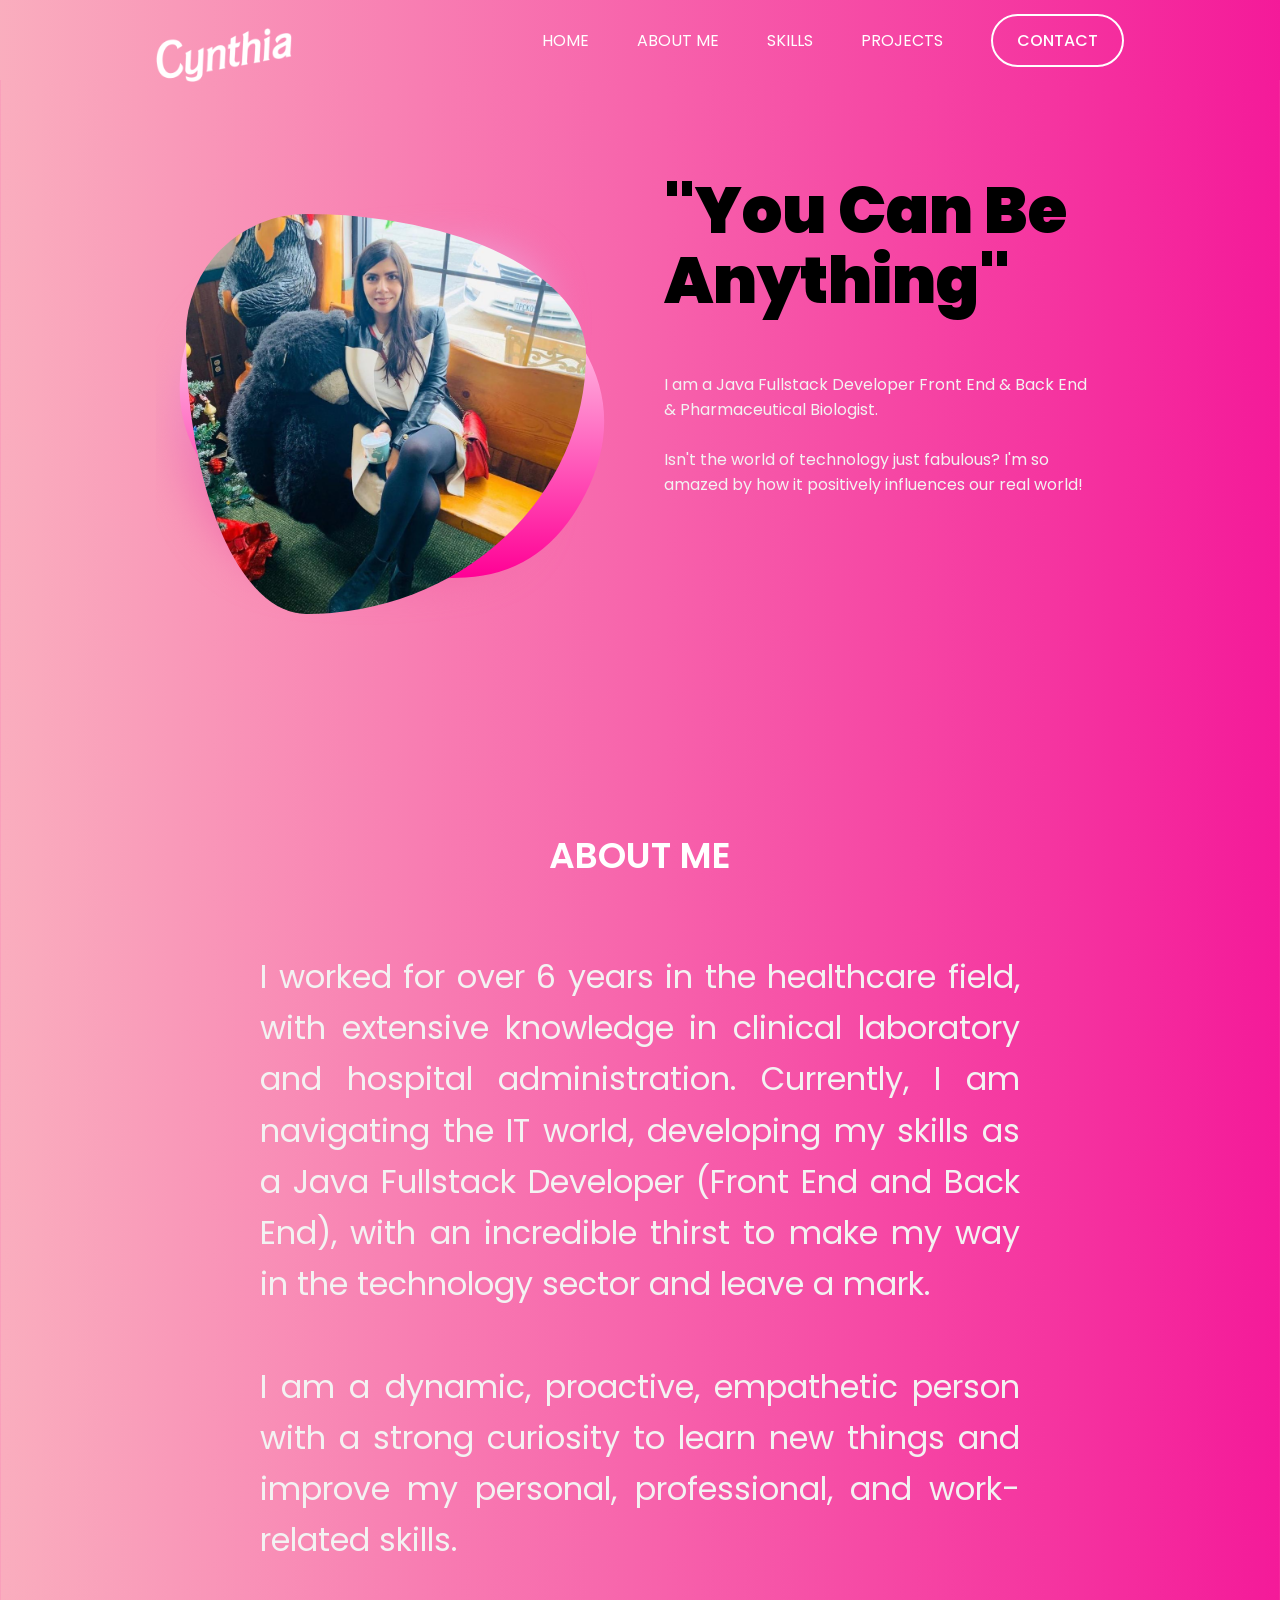
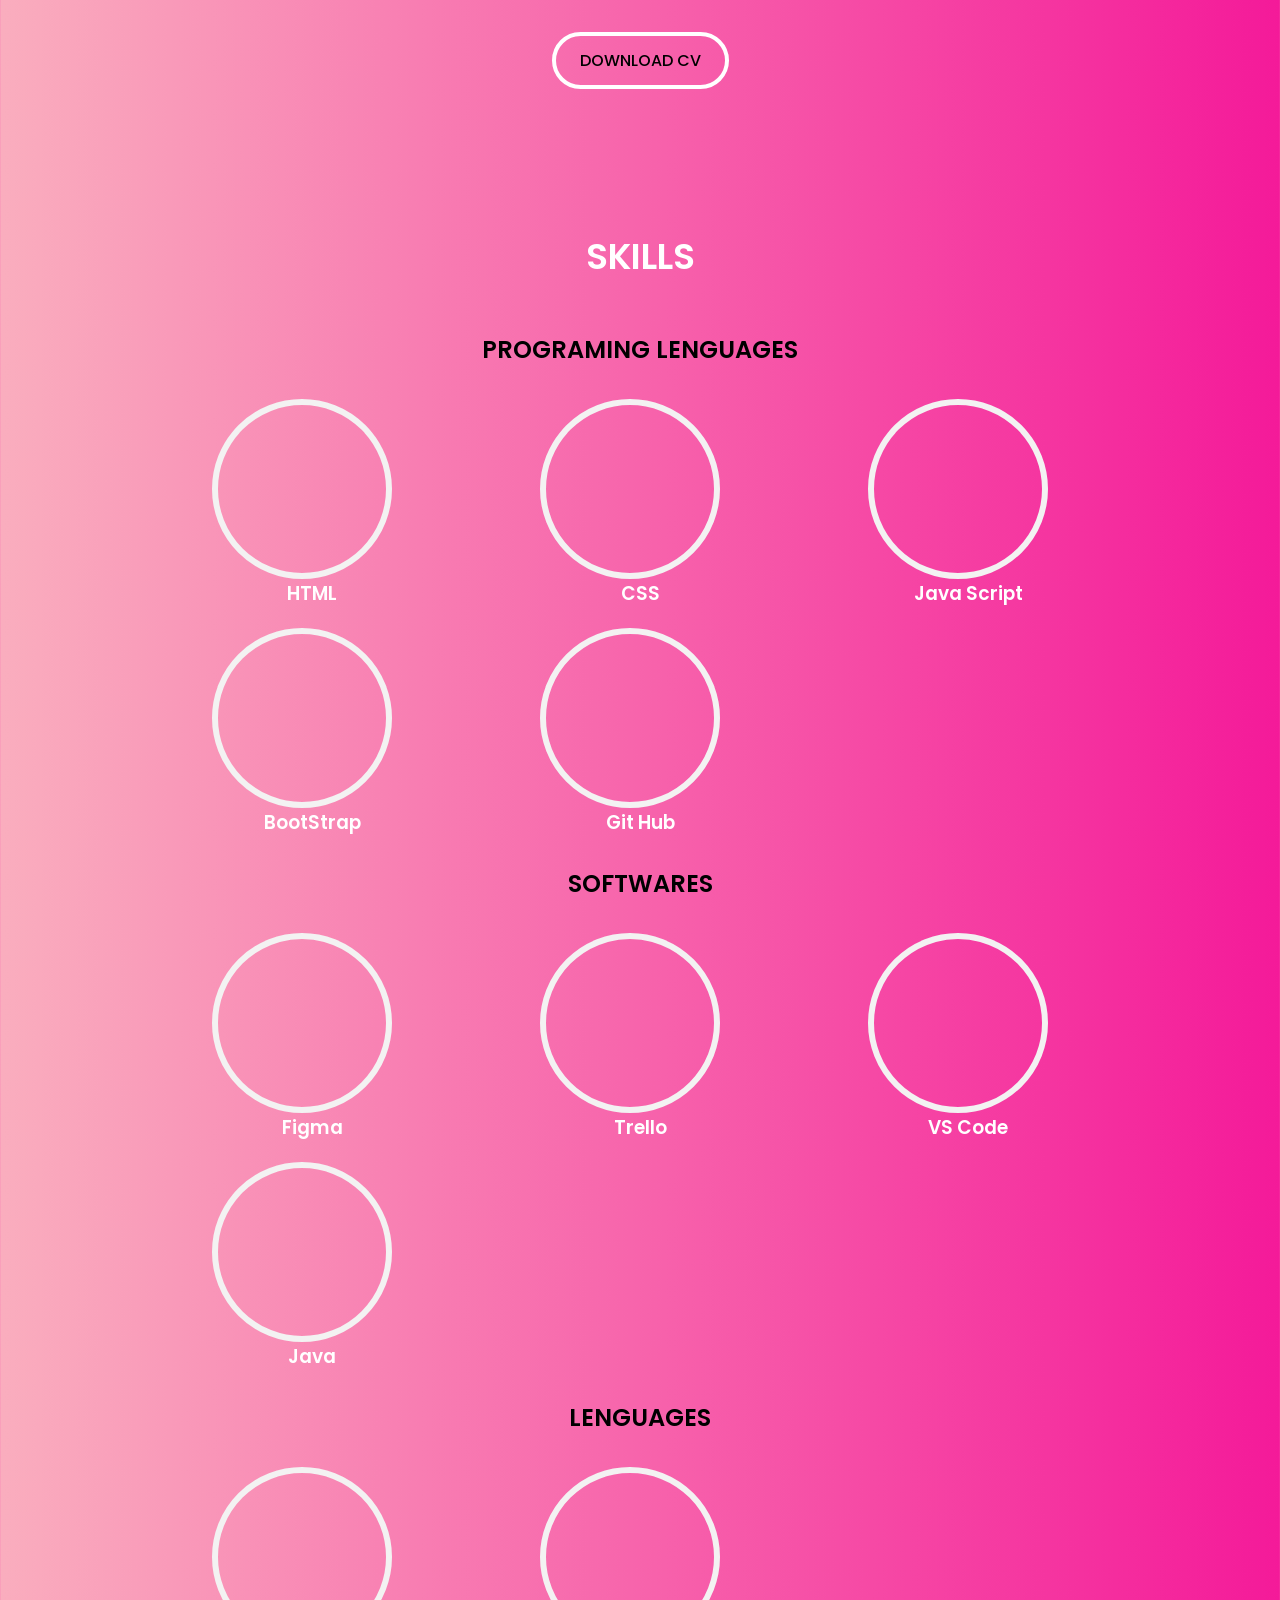
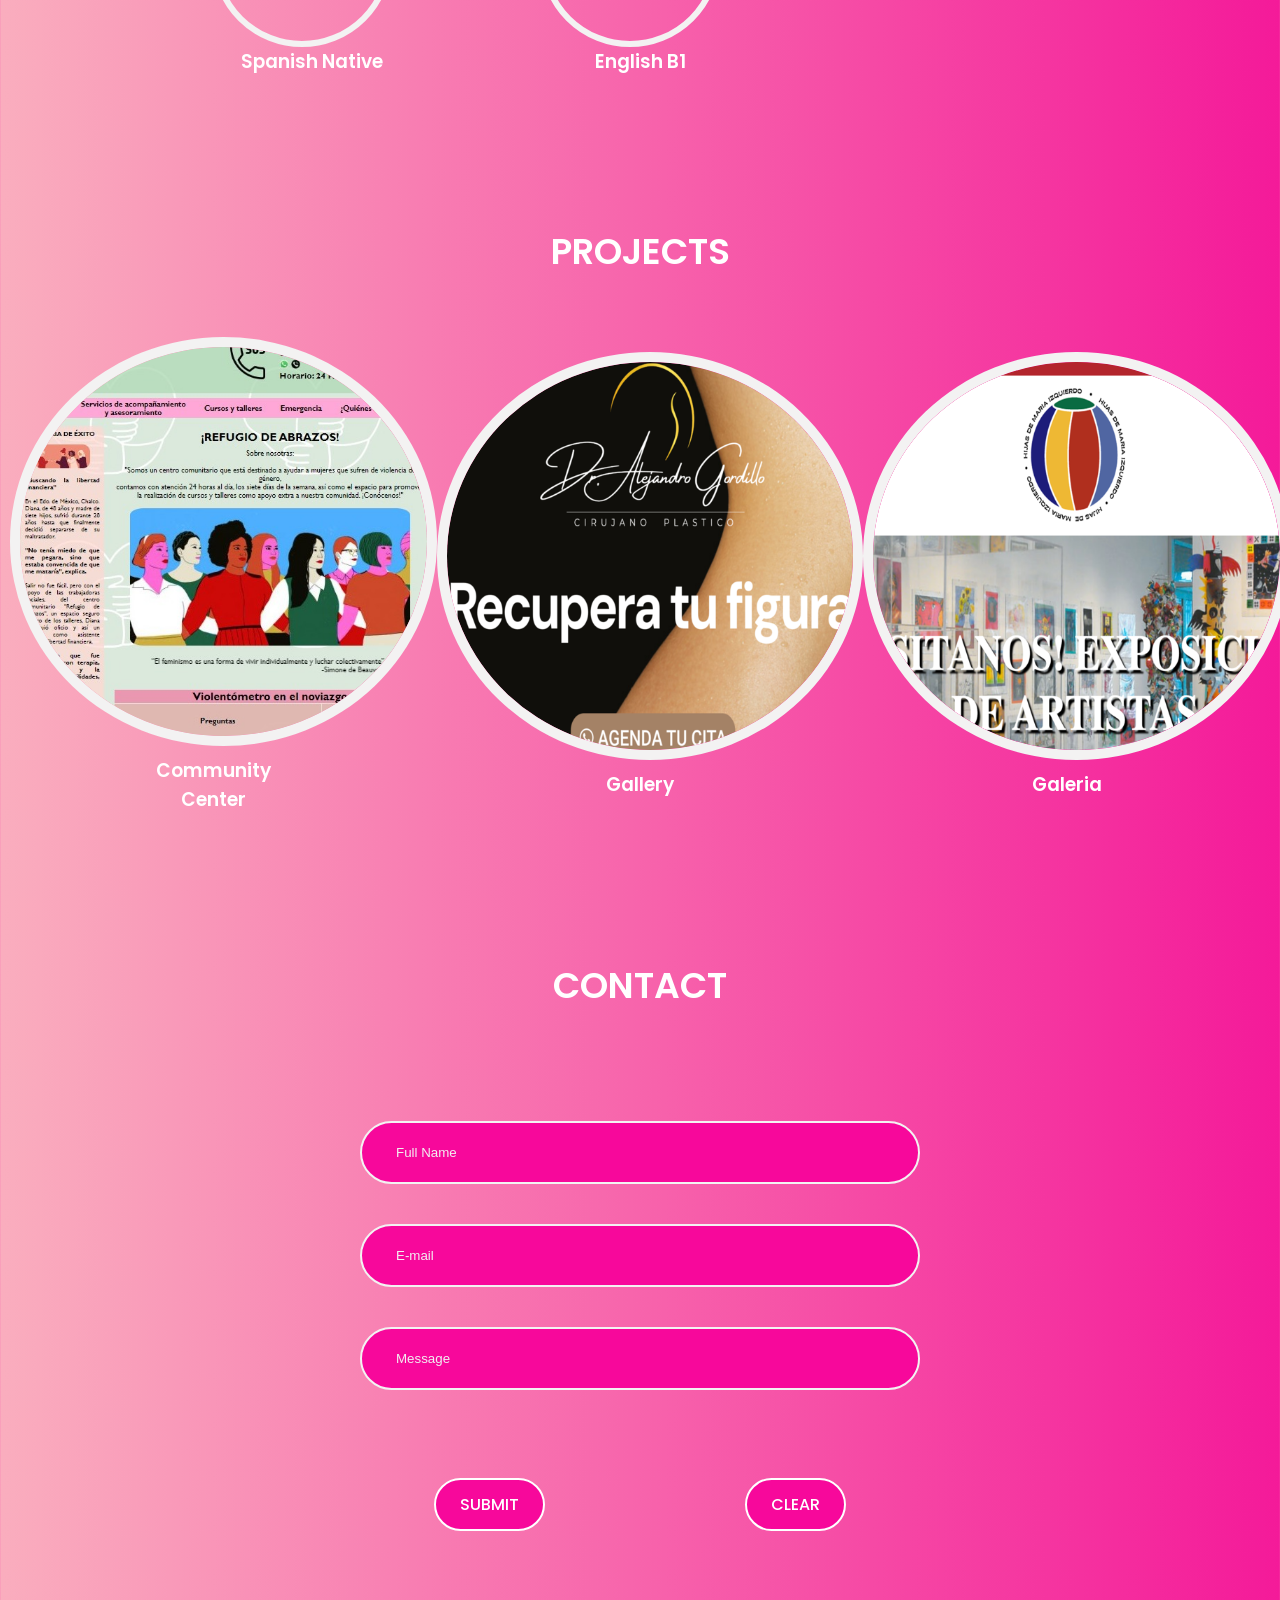
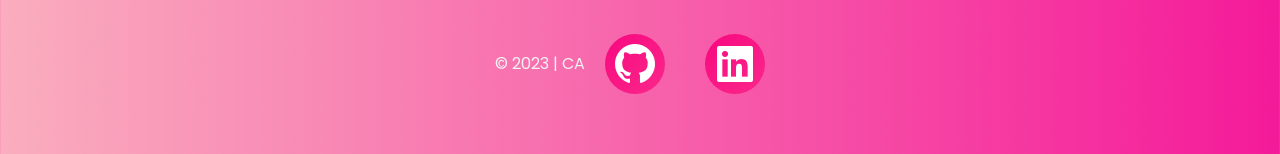
==== index.html @ d7cea0ff "fixing the issues on footer" ====
<!DOCTYPE html>
<html lang="es">
  <head>
    <meta charset="UTF-8" />
    <meta name="viewport" content="width=device-width, initial-scale=1.0" />
    <!-- Link de CSS  normal-->
    <link rel="stylesheet" href="css/style.css">
    <title>Cynthia's Portafolio</title>

    <!-- iconos de boxicon y swipper -->
    <link
      href="https://unpkg.com/boxicons@2.1.4/css/boxicons.min.css"
      rel="stylesheet"
    />
    <link
      rel="stylesheet"
      href="https://cdn.jsdelivr.net/npm/swiper@8/swiper-bundle.min.css"
    />

    <!-- iconos de pagina web  -->
    <link
    rel="shortcut icon"
    href="img/barbielogo.png"
    type="image/x-icon"
  />
  </head>

  <body>
    <!-- Encbezado -->
    <header class="header" id="header">
      <nav class="nav container">
        <a href="#" class="nav__logo">
          <img
            src="/img/Nombre Blanco.png"
            alt=""
            class="nav__logo-img"
          />
      <!-- Lista en el Encbezado en el menu del navbar -->    
        </a>
        <div class="nav__menu" id="nav-menu">
          <ul class="nav__list">
            <li class="nav__item">
              <a href="#home" class="nav__link">HOME</a>
            </li>
            <li class="nav__item">
              <a href="#about" class="nav__link">ABOUT ME</a>
            </li>
            <li class="nav__item">
              <a href="#skills" class="nav__link">SKILLS</a>
            </li>
            <li class="nav__item">
              <a href="#projects" class="nav__link">PROJECTS</a>
            </li>
            <a href="#contact" class="button button--ghost">CONTACT</a>
          </ul>
          <div class="nav__close" id="nav-close">
            <i class="bx bx-x"></i>
          </div>
          <img src="assets/img/ff2.png" alt="" class="nav__img" />
        </div>
        <div class="nav__toggle" id="nav-toggle">
          <i class="bx bx-grid-alt"></i>
        </div>
      </nav>
    </header>


      <!--Menu inicial-->
    <main class="main">
      <section class="home container" id="home">

        <!--animacion burbuja swapper para la foto-->
        <div class="swiper home-swiper">
          <div class="swiper-wrapper">
            <section class="swiper-slide">
              <div class="home__content grid">
                <article class="content_burbuja">

                  <!--Foto de perfil-->
                  <img class="box" src="/img/PerfilCyn.jpg"></img>

                  <div class="blob">
                    <img src="./img/burbuja.svg"></img>
                  </div>

                  <div class="blob">
                    <img src="./img/burbujasecun.svg"></img>
                  </div>
                </article>

                <!-- Descripcion -->
                <div class="home__data">
                  <h1 class="home__title" title="">
                    "You Can Be <br />

                    Anything" <br />

                  </h1>
                  <p class="home__description">
                    I am a Java Fullstack Developer Front End & Back End &  Pharmaceutical Biologist.
                    <br />
                    <br/>
                    Isn't the world of technology just fabulous? I'm so amazed by how it positively influences our real world!
                  </p>
                </div>
              </div>
            </section>
          
          
          </div>
        
        </div>
      </section>


      <!--Categorias-->
      <section class="section About me" id="about">
        <h2 class="section__title">
          ABOUT ME
        </h2>
      
        <p class="AboutMe_description" >
          I worked for over 6 years in the healthcare field, with extensive knowledge in clinical laboratory and hospital administration. Currently, I am navigating the IT world, developing my skills as a Java Fullstack Developer (Front End and Back End), with an incredible thirst to make my way in the technology sector and leave a mark.
<br>
<br>

          I am a dynamic, proactive, empathetic person with a strong curiosity to learn new things and improve my personal, professional, and work-related skills.
        </p>

        <div class="container_button">
          <a  class="button button--ghost" id="DownloadButton" >DOWNLOAD CV </a>
        </div>

      </section>


<!----SKILLS------->
      <section class="section Skills" id="skills">
        <h2 class="section__title">
       
          SKILLS
        </h2>
         <div>
        <h4 class="section__titleskills">
          PROGRAMING LENGUAGES
        </h4>
        <div class="category__container container grid">
          <div class="category__data">
            <div class="contentImgCate">
              <box-icon name='html5' type='logo' animation='tada' color='#ffffff' size="8rem"></box-icon>
            </div>
           
            <h3 class="category__title">HTML</h3>
          </div>

          <div class="category__data">
            <div class="contentImgCate">
              <box-icon name='css3' type='logo' animation='tada' color='#ffffff' size="8rem"></box-icon>
            </div>
           
            <h3 class="category__title">CSS</h3>
          </div>

          <div class="category__data">
            <div class="contentImgCate">
              <box-icon name='javascript' type='logo' animation='tada' color='#ffffff' size="8rem"></box-icon>
            </div>
           
            <h3 class="category__title">Java Script</h3>
          </div>

          <div class="category__data">
            <div class="contentImgCate">
              <box-icon name='bootstrap' type='logo' animation='tada' color='#ffffff' size="8rem"></box-icon>
            </div>
           
            <h3 class="category__title">BootStrap</h3>
          </div>

          <div class="category__data">
            <div class="contentImgCate">
              <box-icon name='github' type='logo' animation='tada' color='#ffffff' size="8rem"></box-icon>
            </div>
           
            <h3 class="category__title">Git Hub</h3>
          </div>
          </div>
         
          <br>
            <h4 class="section__titleskills">
            SOFTWARES
          </h4>
          <div class="category__container container grid">
          <div class="category__data">
            <div class="contentImgCate">
              <box-icon name='figma' type='logo' animation='tada' color='#ffffff' size="8rem"></box-icon>
            </div>
            <h3 class="category__title">Figma</h3>
          </div>

          <div class="category__data">
            <div class="contentImgCate">
              <box-icon name='trello' type='logo' animation='tada' color='#ffffff' size="8rem"></box-icon>
            </div>
            <h3 class="category__title">Trello</h3>
          </div>

          <div class="category__data">
            <div class="contentImgCate">
              <box-icon name='visual-studio' type='logo' animation='tada' color='#ffffff' size="8rem"></box-icon>
            </div>
            <h3 class="category__title">VS Code</h3>
          </div>

          <div class="category__data">
            <div class="contentImgCate">
              <box-icon name='java' type='logo' animation='tada' color='#ffffff' size="8rem"></box-icon>
            </div>
            <h3 class="category__title">Java</h3>
          </div>
    </div>

          <br>
          <h4 class="section__titleskills">
     
          LENGUAGES
        </h4>
        <div class="category__container container grid">
          <div class="category__data">
            <div class="contentImgCate">
              <box-icon name='flag' animation='tada' rotate='90' color='#ffffff' size="8rem" ></box-icon>
               </div>
            <h3 class="category__title">Spanish Native </h3>
          </div>
        </h4>
        <div class="category__container container grid">
          <div class="category__data">
            <div class="contentImgCate">
              <box-icon name='flag' type='solid' animation='tada' color='#ffffff' size="8rem"></box-icon>
            </div>
            <h3 class="category__title">English B1</h3>
          </div>
        </div>
      </section>

<!----Proyectos------->
<section class="section projects" id="projects">
<h2 class="section__title">
       
  PROJECTS
</h2>
<div class="category-containerprojects">
  <div class="category__data">
    <div class="contentImgCatep">
      <img src="./img/Centro mujeres.jpeg" alt="Comunnity Center" >
    </div>
   
    <h3 class="category__title"> Community <br>
      Center</h3>
  </div>

  <div class="category__data">
    <div class="contentImgCatep">
      <img src="./img/OneUp1.png" alt="OneUp" >
    </div>
   
    <h3 class="category__title">Gallery</h3>
  </div>

<div class="category__data">
  <div class="contentImgCatep">
    <img src="./img/Galeria1.png" alt="Galeria" >
  </div>
 
  <h3 class="category__title"> Galeria</h3>
</div>

</div>
</section>


<!----FORMULARIO------->
<section class="section formulario" id="contact">
<div class="Formulario">
<h2 class="section__title">
       
  CONTACT
</h2>
<section>
<form >
<div class="formulario-contenedor">
  <div class="form-group">
    <label for="FullName"></label>
    <input type="text" class="form-control" id="FullName"  placeholder="Full Name">
  </div>

  <div class="form-group">
    <label for="Email"></label>
    <input type="email" class="form-control" id="Email" placeholder="E-mail" >
  </div>

  <div class="form-group">
    <label for="Message"></label>
    <input type="text" class="form-control" id="Message" placeholder="Message">
  </div>

  <div class="buttons-container">
  <div class="container_button">
    <a  class="button button--ghostform" id="SubmitButton" >SUBMIT</a>
  </div>
  
  <div class="container_button">
    <a  class="button button--ghostform" id="ClearButton" >CLEAR</a>
  </div>
</div>
</div>

  <!-- <button type="submit" class="btn btn-primary">Submit</button> -->
</form>
</section>
</div>
</section>
    </main>



    <!--Pie de pagina-->
    <footer class="footer section">

        <div class="footer__content">
          <div class="footer__social">
            <p> © 2023 |  CA </p>
            <a
              href="https://github.com/CynthiaAvi"
              target="_blank"
              class="footer__social-link"
            >
            <i class='bx bxl-github'></i>
            </a>


            <a
              href="https://www.linkedin.com/in/cynthia-avila-83b006284/"
              target="_blank"
              class="footer__social-link"
            >
            <i class='bx bxl-linkedin-square'></i>
            </a>

          </div>
        </div>
    </footer>

    <script src="./js/main.js"></script>
    <script src="https://unpkg.com/boxicons@2.1.4/dist/boxicons.js"></script>
  </body>
</html>
---- css/style.css ----
/* Barbie GOOGLE FONTS  Poppins*/
@import url("https://fonts.googleapis.com/css2?family=Poppins:wght@400;500;600;900&display=swap");


/* VARIABLES para CSS*/

:root {
  --header-height: 3.5rem;
  /*========== Colors ==========*/
  --hue: 14;
  --first-color: #f7089b;
  --first-color-alt: #f84abb;
  --title-color: hsl(var(--hue), 4%, 100%);
  --text-color: hsl(var(--hue), 4%, 95%);
  --text-color-light: hsl(var(--hue), 4%, 55%);

  --body-color: linear-gradient(
    90deg,
    hsl(347, 88%, 83%) 0%,
    hsl(325, 91%, 53%) 100%
  );
  --container-color: linear-gradient(
    136deg,
    hsl(330, 94%, 50%) 0%,
    hsl(332, 96%, 57%) 100%
  );
  /*========== Font and typography ==========*/
  --body-font: "Poppins", sans-serif;
  --biggest-font-size: 2rem;
  --h1-font-size: 1.5rem;
  --h2-font-size: 1.25rem;
  --h3-font-size: 1rem;
  --normal-font-size: 0.938rem;
  --small-font-size: 0.813rem;
  --smaller-font-size: 0.75rem;
  /*========== Font weight ==========*/
  --font-medium: 500;
  --font-semi-bold: 600;
  --font-black: 900;
  /*========== Margenes Bottom ==========*/
  --mb-0-25: 0.25rem;
  --mb-0-5: 0.5rem;
  --mb-0-75: 0.75rem;
  --mb-1: 1rem;
  --mb-1-5: 1.5rem;
  --mb-2: 2rem;
  --mb-2-5: 2.5rem;
  /*========== z index ==========*/
  --z-tooltip: 10;
  --z-fixed: 100;
}

/* Responsive typography */
@media screen and (min-width: 992px) {
  :root {
    --biggest-font-size: 4rem;
    --h1-font-size: 2.25rem;
    --h2-font-size: 1.5rem;
    --h3-font-size: 1.25rem;
    --normal-font-size: 1rem;
    --small-font-size: 0.875rem;
    --smaller-font-size: 0.813rem;
  }
}
/*=============== BASE ===============*/
* {
  box-sizing: border-box;
  padding: 0;
  margin: 0;
}

html {
  scroll-behavior: smooth;
}

body {
  margin: var(--header-height) 0 0 0;
  font-family: var(--body-font);
  font-size: var(--normal-font-size);
  background: var(--body-color);
  color: var(--text-color);
}

h1,
h2,
h3,
h4 {
  color: var(--title-color);
  font-weight: var(--font-semi-bold);
}

.home__title {
    color: black;
}

ul {
  list-style: none;
}

a {
  text-decoration: none;
}

img {
  max-width: 100%;
  height: auto;
}

button,
input {
  border: none;
  outline: none;
}

button {
  cursor: pointer;
  font-family: var(--body-font);
  font-size: var(--normal-font-size);
}

/*=============== REUSABLE CSS CLASSES ===============*/
.section {
  padding: 4.5rem 0 2rem;
}

.section__title {
  font-size: var(--h2-font-size);
  margin-bottom: var(--mb-2);
  text-align: center;
}
.section__titleskills {
    font-size: var(--h2-font-size);
    margin-bottom: var(--mb-2);
    text-align: center;
    color: black;
  }

/*=============== LAYOUT ===============*/
.container {
  max-width: 968px;
  margin-left: var(--mb-1-5);
  margin-right: var(--mb-1-5);
}

.grid {
  display: grid;
}

.main {
  overflow: hidden;
}

/*=============== HEADER ===============*/
.header {
  width: 100%;
  background: var(--body-color);
  position: fixed;
  top: 0;
  left: 0;
  z-index: var(--z-fixed);
}

/*=============== NAV ===============*/
.nav {
  height: var(--header-height);
  display: flex;
  justify-content: space-between;
  align-items: center;
}
.nav__logo {
  display: flex;
  align-items: center;
  margin-top: 30px;
  -moz-column-gap: 0.5rem;
       column-gap: 0.5rem;
  font-weight: var(--font-medium);
}
.nav__logo-img {
  width: 8.5rem;
}
.nav__toggle {
  font-size: 1.25rem;
  cursor: pointer;
}
.nav__img {
  width: 100px;
  position: absolute;
  top: 0;
  left: 0;
}
.nav__close {
  font-size: 1.8rem;
  position: absolute;
  top: 0.5rem;
  right: 0.7rem;
  cursor: pointer;
}
.nav__list {
  display: flex;
  flex-direction: column;
  align-items: center;
  row-gap: 1.5rem;
}
.nav__link {
  text-transform: uppercase;
  font-weight: var(--font-black);
  transition: 0.4s;
}
.nav__link:hover {
  color: var(--text-color);
}
.nav__link, .nav__logo, .nav__toggle, .nav__close {
  color: var(--title-color);
}


.form-control {
  background-color: transparent; 
  color: white; 
  padding: 10px; 
}

.form-control:focus {
  outline: none;
}


@media screen and (max-width: 767px) {
  .nav__menu {
    position: fixed;
    width: 100%;
    background: var(--container-color);
    top: -150%;
    left: 0;
    padding: 3.5rem 0;
    transition: 0.4s;
    z-index: var(--z-fixed);
    border-radius: 0 0 1.5rem 1.5rem;
  }
}


/* Change background header */
.scroll-header {
  background: var(--container-color);
}

/* Active link */
.active-link {
  position: relative;
}

.active-link::before {
  content: "";
  position: absolute;
  bottom: -0.75rem;
  left: 45%;
  width: 5px;
  height: 5px;
  background-color: var(--title-color);
  border-radius: 50%;
}

/*=============== HOME ===============*/
.swiper-slide .home__content {
  row-gap: 1rem;
}
.swiper-slide .home__content .home__group {
  display: grid;
  position: relative;
  padding-top: 4rem;
}
.swiper-slide .home__content .home__group .home__img {
  height: 450px;
  justify-self: center;
  animation: floating 2s ease-in-out infinite;
}
.swiper-slide .home__content .home__data .home__subtitle {
  font-size: var(--h3-font-size);
}
.swiper-slide .home__content .home__data .home__title {
  font-size: var(--biggest-font-size);
  font-weight: var(--font-black);
  line-height: 109%;
  padding-top: 2rem;
}
.swiper-slide .home__content .home__data .home__description {
  margin-bottom: var(--mb-1);
  padding-top: 2rem;
}
.swiper-slide .home__content .home__data .home__buttons {
  display: flex;
  justify-content: space-between;
}

/*=============== BUTTONS ===============*/
.button {
  display: inline-block;
  background-color: var(--first-color);
  color: var(--title-color);
  padding: 1rem 1.75rem;
  border-radius: 0.5rem;
  font-weight: var(--font-medium);
  transition: 0.3s;
}

.buttons-container {
    display: flex;
    justify-content: center; /* Centra los botones horizontalmente */
  }
  
  .container_button {
    margin: 0 100px; /* Agrega un poco de espacio entre los botones */
  }

.button:hover {
  background-color: var(--first-color-alt);
}

.button__icon {
  font-size: 1.25rem;
}

.button--ghost {
  border: 2px solid;
  background-color: transparent;
  border-radius: 3rem;
  padding: 0.75rem 1.5rem;
}
.button--ghostform {
    border: 2px solid;
    background-color: #f7089b;
    border-radius: 3rem;
    padding: 0.75rem 1.5rem;
  }

#DownloadButton {
    color:black;
    border: 4px solid white;
}

.button--ghost:hover {
  background: none;
}

.button--link {
  color: var(--title-color);
}

.button--flex {
  display: inline-flex;
  align-items: center;
  -moz-column-gap: 0.5rem;
       column-gap: 0.5rem;
}

/*=================Form==================*/


.form-group
{
    border: 2px solid;
    background-color: #f7089b;
    border-radius: 3rem;
    padding: .75rem 1.5rem;
    margin-block: 40px;
  }

.form-control::placeholder {
background-color: #f7089b;
color:#f2eff1;
opacity: 1;
}

.formulario-contenedor {
    max-width: 600px; /* Esto limita el ancho máximo del formulario */
    margin: 0 auto; /* Esto centra el formulario en la página */
    padding: 20px; /* Agrega algo de espacio alrededor del formulario */
    box-sizing: border-box; /* Asegura que el padding no afecte el ancho total */
}
/*=============== PROJECTS ===============*/

.category-containerprojects {
    display: flex;
    justify-content: space-around; /* Esto separará los elementos uniformemente */
    align-items: center; /* Esto alinea los elementos verticalmente en el centro */
    text-align: center;
   
}

.contentImgCatep{
display: flex;
    justify-content: center; /* Centra horizontalmente el ícono */
    align-items: center; /* Centra verticalmente el ícono */
    overflow: hidden;
    border-radius: 50%;
    width: 100%; /* Hace que la imagen ocupe el 100% del ancho del div */
    height: 100%; /* Mantiene la proporción de la imagen */
    border: 10px solid;
    margin: 10px;
}
.contentImgCatep img {
    width: 100%;
    height: auto;
    border-radius: 50%; /* Si quieres mantener las imágenes redondas */
}

.show-menu {
  top: 0;
}

/*=============== CATEGORY ===============*/
.category__container {
  grid-template-columns: repeat(2, 1fr);
  gap: 1rem 2rem;
}
.category__container .category__data {
  text-align: center;
}
@media screen and (max-width: 600px) {
    .category__containerprojects .category__data {
     margin-left: 50px; /* Un margen más pequeño para pantallas más pequeñas */
    }
}
.category__container .category__data .contentImgCate {
    display: flex;
    justify-content: center; /* Centra horizontalmente el ícono */
    align-items: center; /* Centra verticalmente el ícono */
    overflow: hidden;
    border-radius: 50%;
    width: 180px;
    height: 180px;
    border: 6px solid;
  }

  
.category__container .category__data .contentImgCate .category__img {
  width: 100%;
  transition: 0.3s;
  -o-object-fit: cover;
     object-fit: cover;
     margin: 10px;
}
.category__container .category__data .category__title {
  margin-bottom: var(--mb-0-25);
}
.category__container .category__data:hover .category__img {
  transform: scale(1.2);
}


.AboutMe_description {
  text-align:justify; /* Centers the text */
  text-justify: inter-word; /* Justify center */
  display: flex;
  justify-content: center;
  flex-direction: column;
  align-items: center;
  padding: 20px; /* Adds padding on all sides */
  margin: 0 auto; /* Centers the paragraph in its container */
  max-width: 800px; /* Optional: sets a max-width for better readability */
  line-height: 1.6; /* Improves readability */
  font-size: 2rem; /* Adjust this to increase or decrease the font size */
}

.container_button {
    display: flex;
    justify-content: center; /* Centra horizontalmente */
    align-items: center; /* Centra verticalmente */
    height: 100px; /* Altura del contenedor, ajústala según tus necesidades */
    padding-top: 50px;
  }
  


/*=============== FOOTER ===============*/

.footer {
    text-align: center; /* Centra el contenido en el footer */
    display: flex;
    justify-content: center;
    align-items: center;
    height: 0px; /* Ajusta esto según la altura deseada de tu footer */
  }
  
  .footer__social {
    display: flex;
    justify-content: center;
    align-items: center;
    margin-bottom: 60px;
  }
  
  .footer {
    text-align: center; /* Centra el contenido en el footer */
    display: flex;
    justify-content: center;
    align-items: center;
    height: 0px; /* Ajusta esto según la altura deseada de tu footer */
  }
  
  .footer__social {
    display: flex;
    justify-content: center;
    align-items: center;
    margin-bottom: 60px;
  }
  
  .footer__social-link {
    margin: 0 20px;
    background: var(--container-color);
    padding: 10px; /* Ajusta esto para cambiar el tamaño del ícono dentro del cuadrado */
    border-radius: 0.25rem;
    color: var(--title-color);
    font-size: 3rem; /* Ajusta el tamaño del ícono */
    display: flex;
    justify-content: center;
    align-items: center;
    width: 60px; /* Establece un ancho fijo */
    height: 60px; /* Establece un alto fijo para hacerlo cuadrado */
    border-radius: 50%; /* Esto hará que los bordes sean completamente redondos */
  }

    /* Add a CSS class to target the list items in the navigation menu */
  .nav__list li {
    transition: transform 0.3s ease-in-out; /* Add a smooth transition */
  }

  /* Define the hover effect to increase the size by 10% */
  .nav__list li:hover {
    transform: scale(1.3); /* Increase the size by 10% */
  }
  
  
/*===============  BREAKPOINTS ===============*/
/* For small devices */
@media screen and (max-width: 320px) {
  .container {
    margin-left: var(--mb-1);
    margin-right: var(--mb-1);
  }
  .home__img {
    height: 200px;
  }
  .home__buttons {
    flex-direction: column;
    width: -moz-max-content;
    width: max-content;
    row-gap: 1rem;
  }
  .category__container,
  .trick__container {
    grid-template-columns: 0.8fr;
    justify-content: center;
  }
}
/* For medium devices */
@media screen and (min-width: 576px) {
  .about__container {
    grid-template-columns: 0.8fr;
    justify-content: center;
  }
  .newsletter__container {
    display: grid;
    grid-template-columns: 0.7fr;
    justify-content: center;
  }
  .newsletter__description {
    padding: 0 3rem;
  }
}
@media screen and (min-width: 767px) {
  body {
    margin: 0;
  }
  .section {
    padding: 7rem 0 2rem;
  }
  .nav {
    height: calc(var(--header-height) + 1.5rem);
  }
  .nav__img,
  .nav__close,
  .nav__toggle {
    display: none;
  }
  .nav__list {
    flex-direction: row;
    -moz-column-gap: 3rem;
         column-gap: 3rem;
  }
  .nav__link {
    text-transform: initial;
    font-weight: initial;
  }
  .home__content {
    padding: 8rem 0 2rem;
    grid-template-columns: repeat(2, 1fr);
    gap: 4rem;
  }
  .home__img {
    height: 300px;
  }
  .swiper-pagination {
    margin-top: var(--mb-2);
  }
  .category__container {
    grid-template-columns: repeat(3, 200px);
    justify-content: center;
  }
  .about__container {
    grid-template-columns: repeat(2, 1fr);
    align-items: center;
  }
  .about__title,
  .about__data {
    text-align: initial;
  }
  .about__img {
    width: 250px;
  }
  .trick__container {
    grid-template-columns: repeat(3, 200px);
    justify-content: center;
    gap: 2rem;
  }
  .discount__container {
    grid-template-columns: repeat(2, max-content);
    justify-content: center;
    align-items: center;
    -moz-column-gap: 3rem;
         column-gap: 3rem;
    padding: 3rem 0;
    border-radius: 3rem;
  }
  .discount__img {
    width: 350px;
    order: -1;
  }
  .discount__data {
    padding-right: 6rem;
  }
  .newsletter__container {
    grid-template-columns: 0.5fr;
  }
  .footer__container {
    grid-template-columns: repeat(4, 1fr);
    justify-items: center;
    -moz-column-gap: 1rem;
         column-gap: 1rem;
  }
  .footer__img-two {
    right: initial;
    bottom: 0;
    left: 15%;
  }
}
/* For large devices */
@media screen and (min-width: 992px) {
  .container {
    margin-left: auto;
    margin-right: auto;
  }
  .section__title {
    font-size: var(--h1-font-size);
    margin-bottom: 3rem;
  }
  .home__content {
    padding-top: 9rem;
    gap: 3rem;
  }
  .home__group {
    padding-top: 0;
  }
  .home__img {
    height: 400px;
    transform: translateY(-3rem);
  }
  .home__indicator {
    top: initial;
    right: initial;
    bottom: 15%;
    left: 45%;
  }
  .home__indicator::after {
    top: 0;
    height: 75px;
  }
  .home__title {
    margin-bottom: var(--mb-1-5);
  }
  .home__description {
    margin-bottom: var(--mb-2-5);
    padding-right: 2rem;
  }
  .category__container {
    -moz-column-gap: 8rem;
         column-gap: 8rem;
  }
  .category__img {
    width: 200px;
  }
  .about__container {
    -moz-column-gap: 7rem;
         column-gap: 7rem;
  }
  .about__img {
    width: 350px;
  }
  .about__description {
    padding-right: 2rem;
  }
  .trick__container {
    gap: 3.5rem;
  }
  .trick__content {
    border-radius: 1.5rem;
  }
  .trick__img {
    width: 110px;
  }
  .trick__title {
    font-size: var(--h3-font-size);
  }
  .discount__container {
    -moz-column-gap: 7rem;
         column-gap: 7rem;
  }
  .new__content {
    width: 310px;
    border-radius: 1rem;
    padding: 2rem 0;
  }
  .new__img {
    width: 150px;
  }
  .new__img,
  .new__subtitle {
    margin-bottom: var(--mb-1);
  }
  .new__title {
    font-size: var(--h3-font-size);
  }
  .footer__copy {
    margin-top: 6rem;
  }
}
@media screen and (min-width: 1200px) {
  .home__img {
    height: 420px;
  }
  .swiper-pagination {
    margin-top: var(--mb-2-5);
  }
  .footer__img-one {
    width: 120px;
  }
  .footer__img-two {
    width: 180px;
    top: 30%;
    left: -3%;
  }
}
/*=============== KEYFRAMES ===============*/
@keyframes floating {
  0% {
    transform: translate(0, 0px);
  }
  50% {
    transform: translate(0, 15px);
  }
  100% {
    transform: translate(0, 0px);
  }
}
.content_burbuja {
  position: relative;
  display: flex;
  justify-content: center;
  align-items: center;
  min-height: 60vh;
}
.content_burbuja .blob {
  position: absolute;
  width: 500px;
  height: 500px;
}
.content_burbuja .blob:nth-child(2) {
  filter: blur(20px);
}
.content_burbuja .box {
  position: absolute;
  width: 30%;
  z-index: 100;
  width: 400px;
  height: 400px;
  -o-object-fit: cover;
     object-fit: cover;
  background-size: 200%;
  background-position: center center;
  transform-origin: 50% 50%;
  transform-style: preserve-3d;
  perspective: 100px;
  transition: all 0.8s ease-in-out;
  animation: forma 10s ease-in-out infinite both alternate, movimiento 10s ease-in-out infinite both;
}

@keyframes forma {
  0% {
    border-radius: 30% 70% 70% 30%/30% 35% 65% 70%;
  }
  20% {
    border-radius: 52% 48% 51% 49%/66% 54% 46% 34%;
  }
  40% {
    border-radius: 66% 34% 32% 68%/35% 64% 36% 65%;
  }
  60% {
    border-radius: 42% 58% 70% 30%/68% 34% 66% 32%;
  }
  80% {
    border-radius: 55% 45% 42% 58%/38% 70% 30% 62%;
  }
  100% {
    border-radius: 30% 70% 70% 30%/30% 35% 65% 70%;
  }
}
@keyframes movimiento {
  0% {
    border-radius: 30% 70% 70% 30%/30% 35% 65% 70%;
  }
  20% {
    border-radius: 52% 48% 51% 49%/66% 54% 46% 34%;
  }
  40% {
    border-radius: 66% 34% 32% 68%/35% 64% 36% 65%;
  }
  60% {
    border-radius: 42% 58% 70% 30%/68% 34% 66% 32%;
  }
  80% {
    border-radius: 55% 45% 42% 58%/38% 70% 30% 62%;
  }
  100% {
    border-radius: 30% 70% 70% 30%/30% 35% 65% 70%;
  }
}/*# sourceMappingURL=style.css.map */
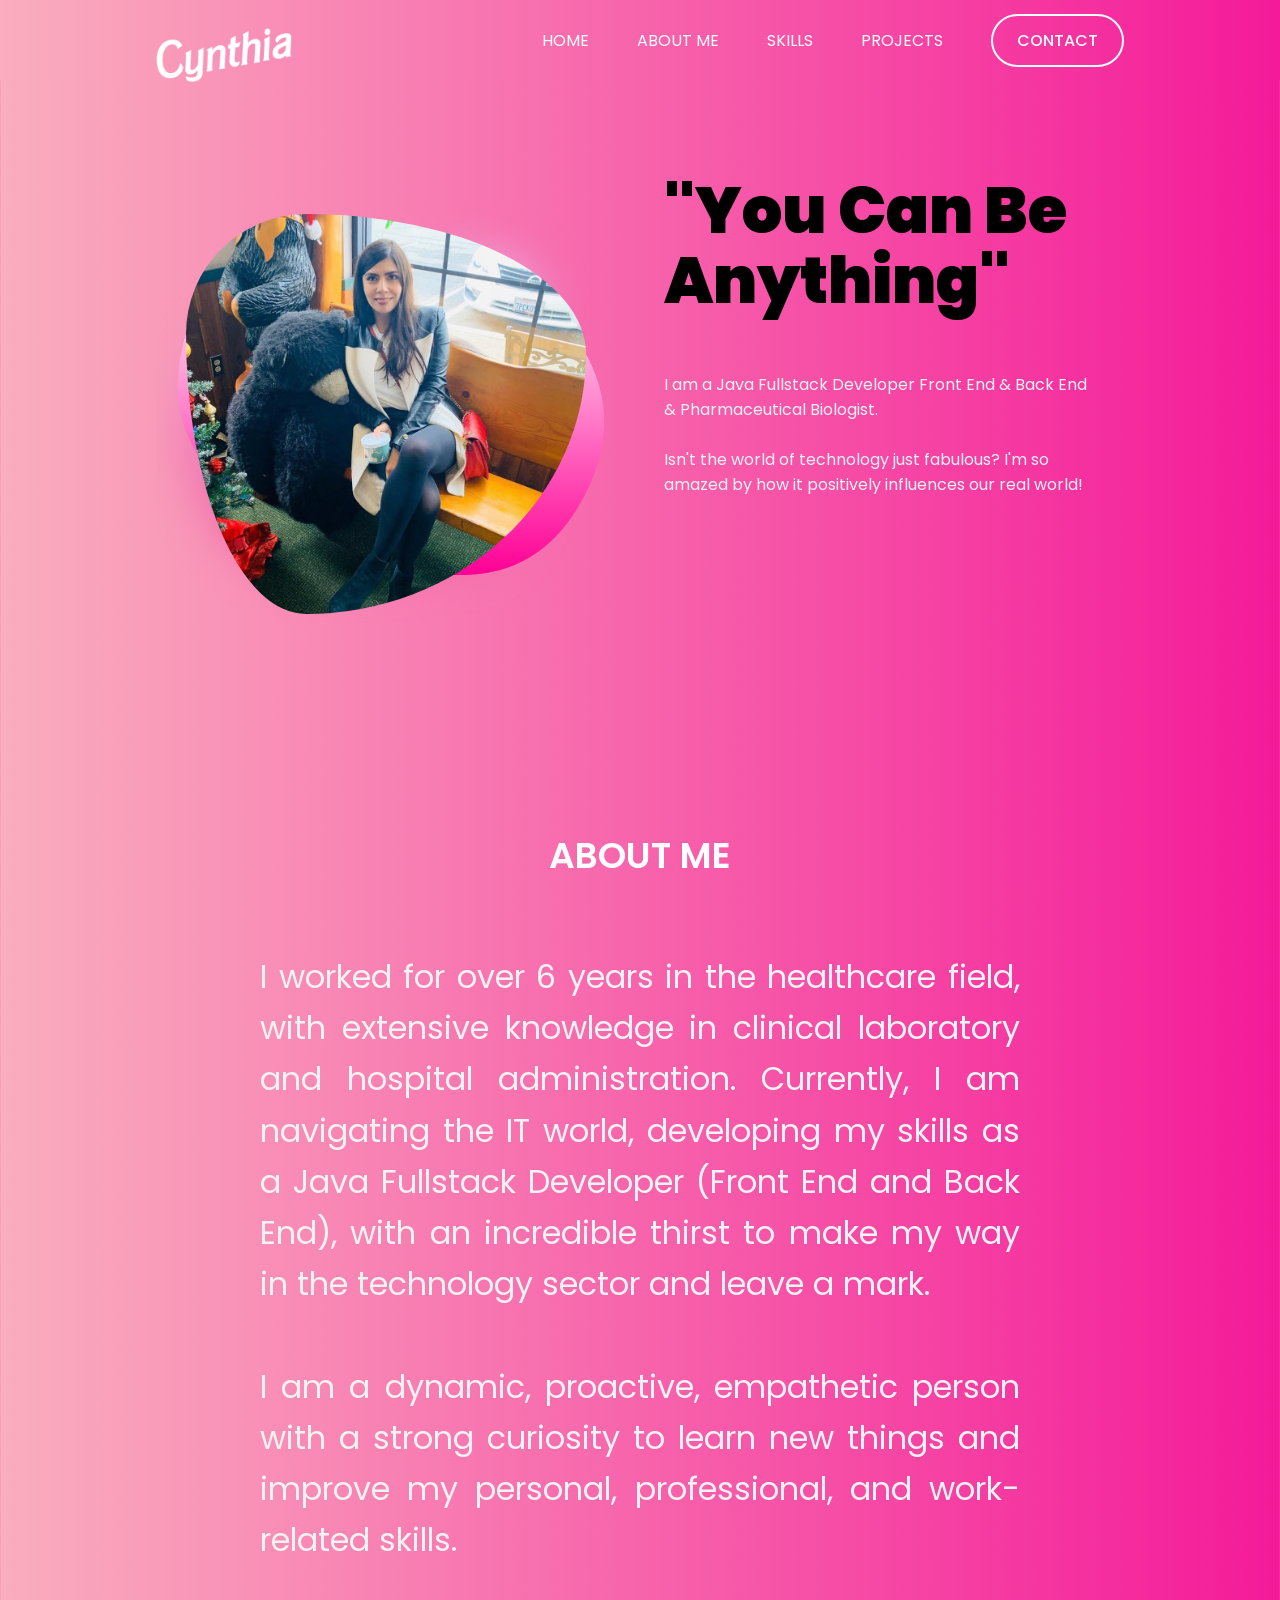
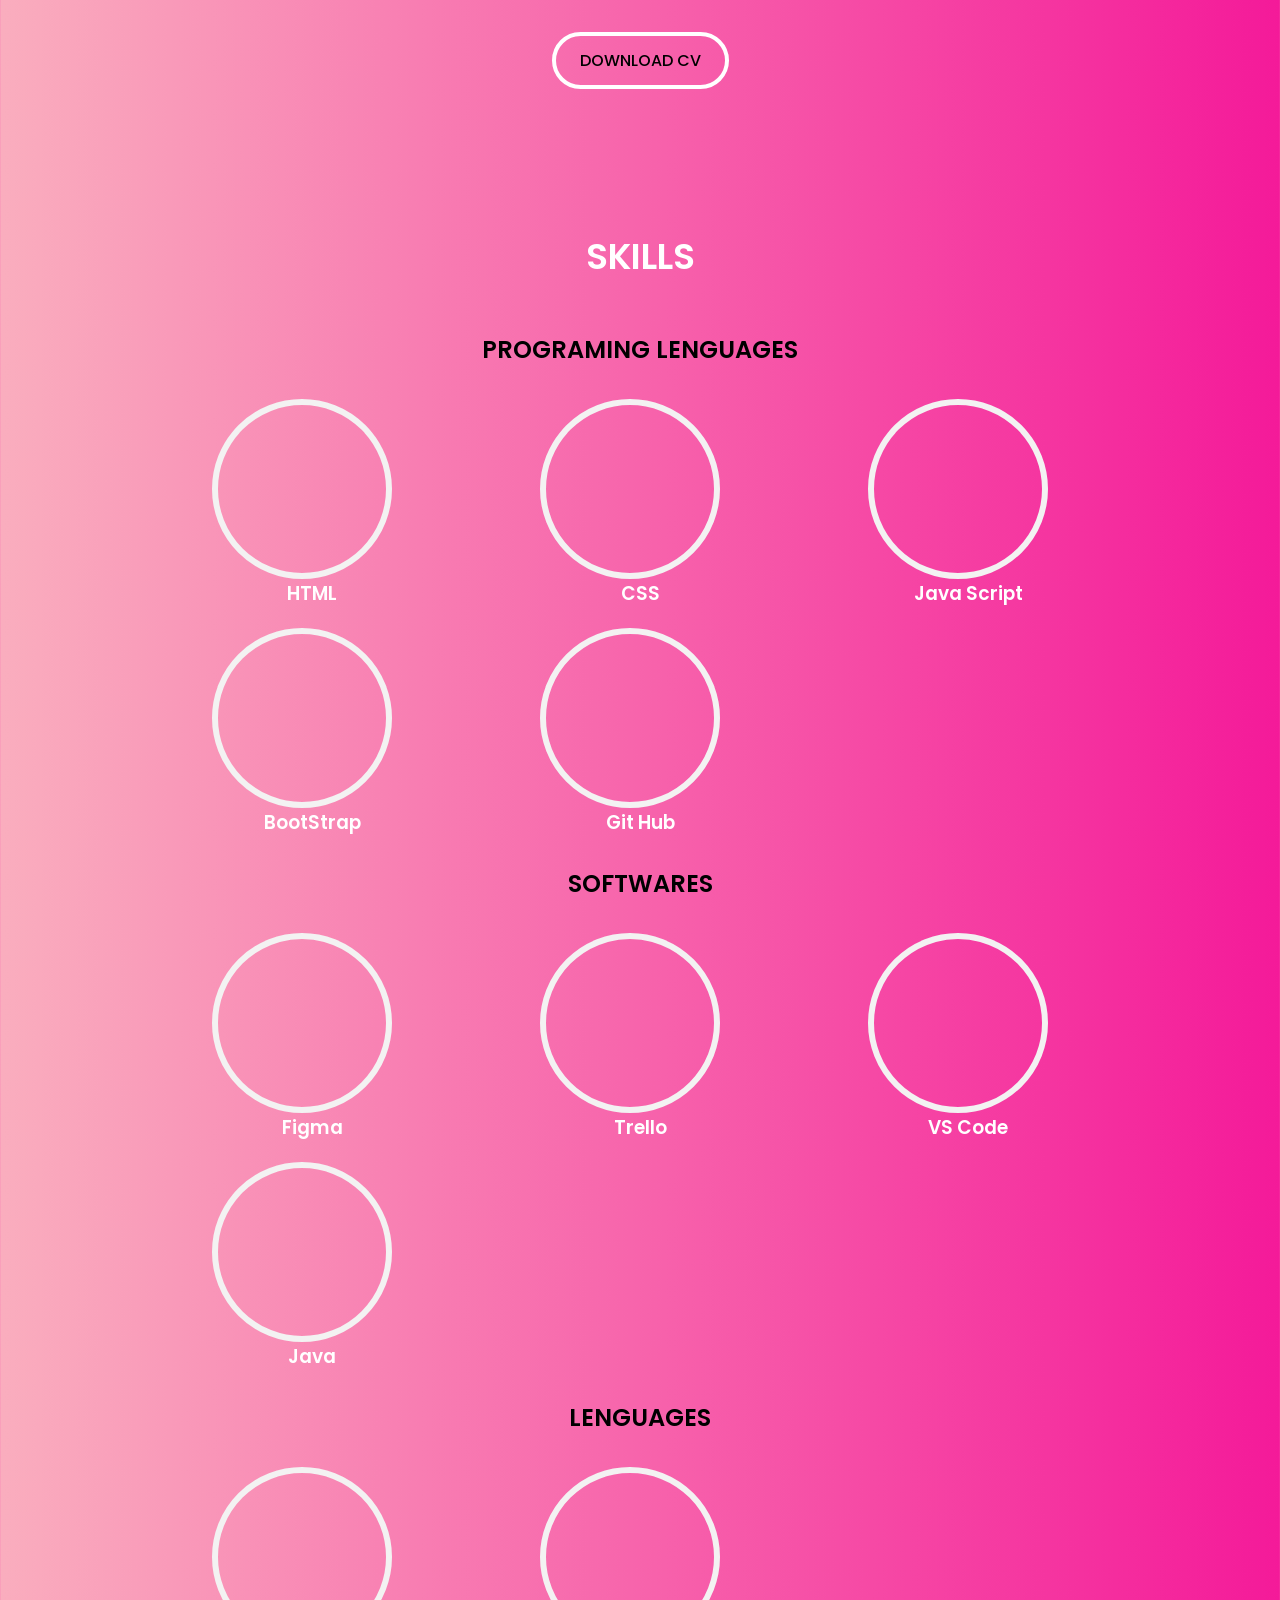
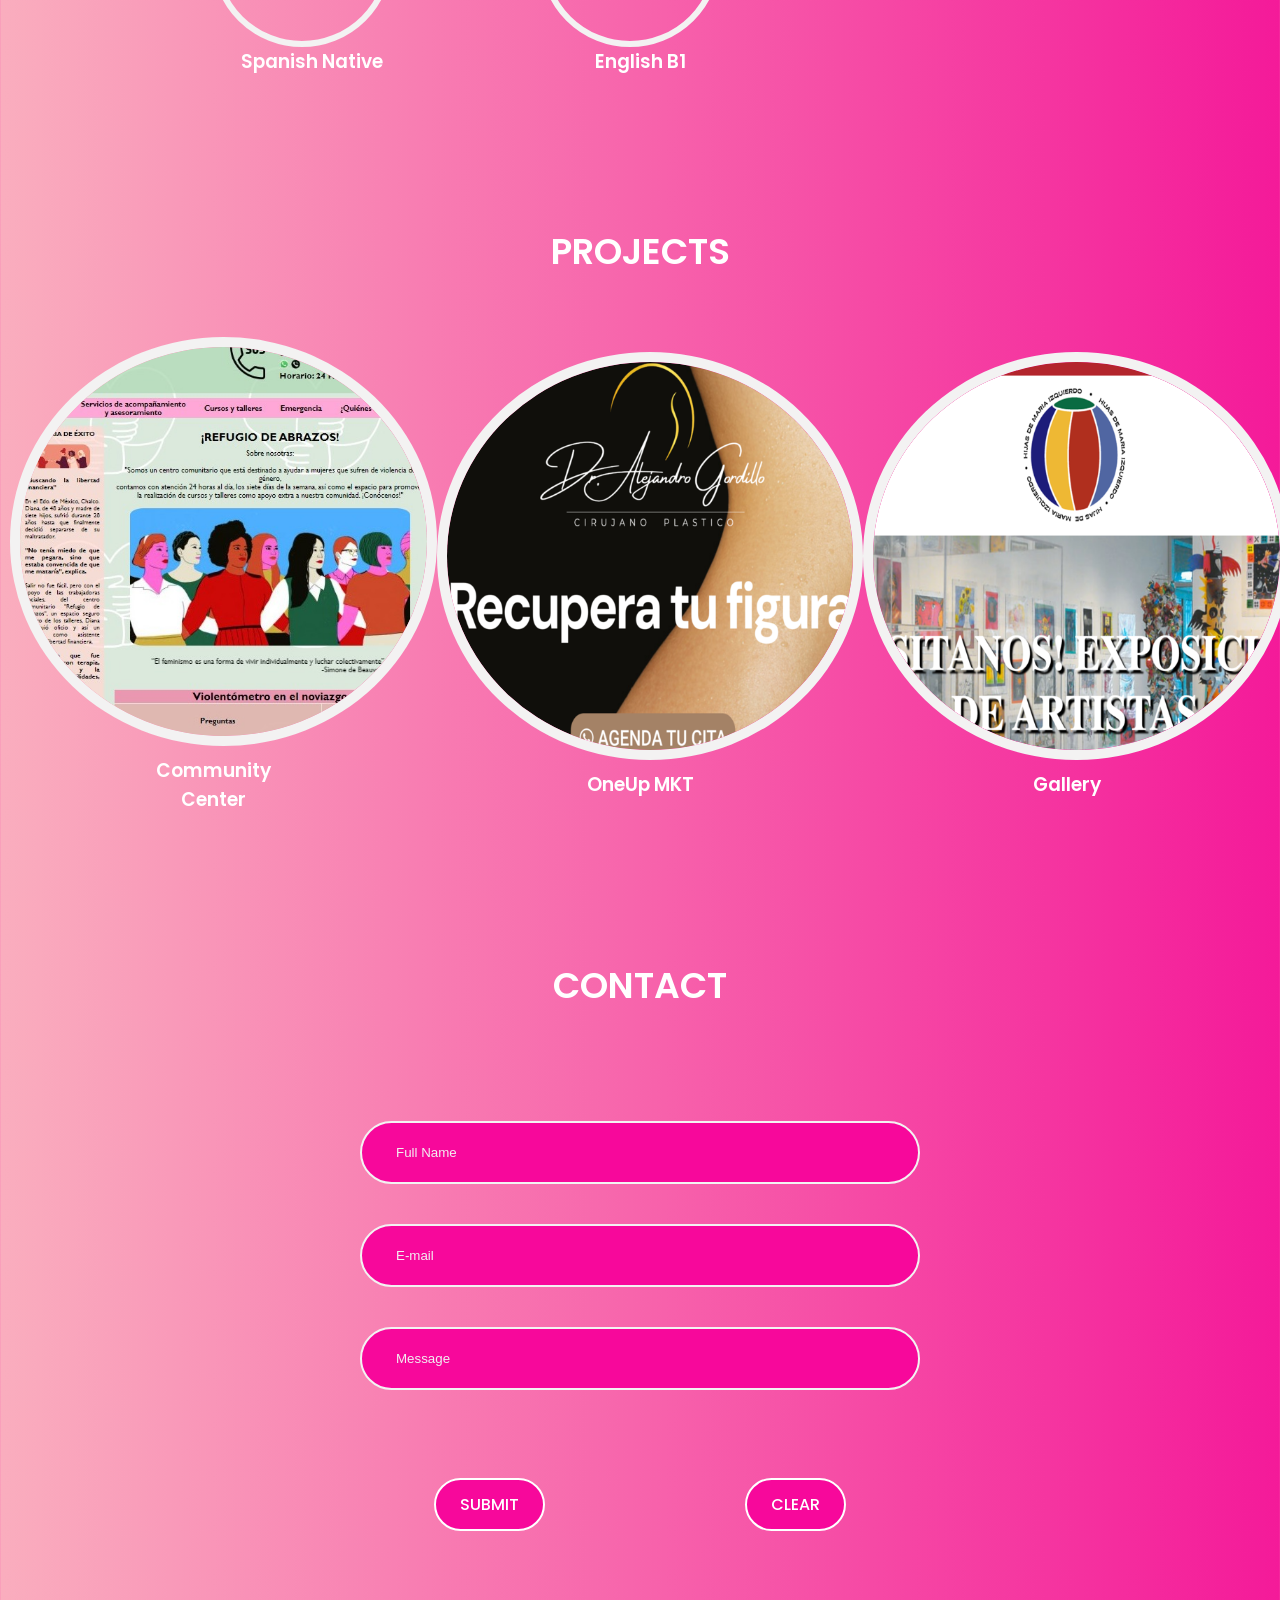
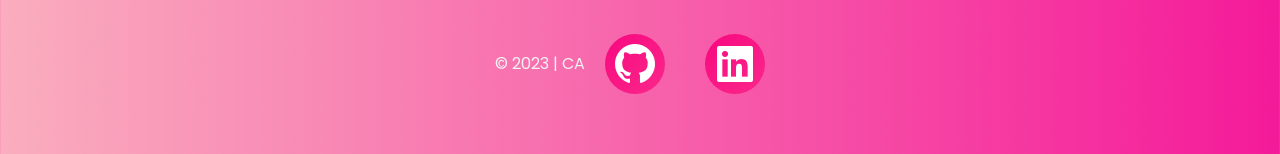
==== commit d1983b04: "Changed the alert, changed hamburguer menu" ====
--- a/index.html
+++ b/index.html
@@ -26,7 +26,7 @@
   </head>
 
   <body>
-    <!-- Encbezado -->
+    <!-- Encabezado -->
     <header class="header" id="header">
       <nav class="nav container">
         <a href="#" class="nav__logo">
@@ -59,7 +59,7 @@
           <img src="assets/img/ff2.png" alt="" class="nav__img" />
         </div>
         <div class="nav__toggle" id="nav-toggle">
-          <i class="bx bx-grid-alt"></i>
+          <i class="bx bx-menu"></i>
         </div>
       </nav>
     </header>
@@ -264,7 +264,7 @@
       <img src="./img/OneUp1.png" alt="OneUp" >
     </div>
    
-    <h3 class="category__title">Gallery</h3>
+    <h3 class="category__title">OneUp MKT</h3>
   </div>
 
 <div class="category__data">
@@ -272,7 +272,7 @@
     <img src="./img/Galeria1.png" alt="Galeria" >
   </div>
  
-  <h3 class="category__title"> Galeria</h3>
+  <h3 class="category__title"> Gallery </h3>
 </div>
 
 </div>
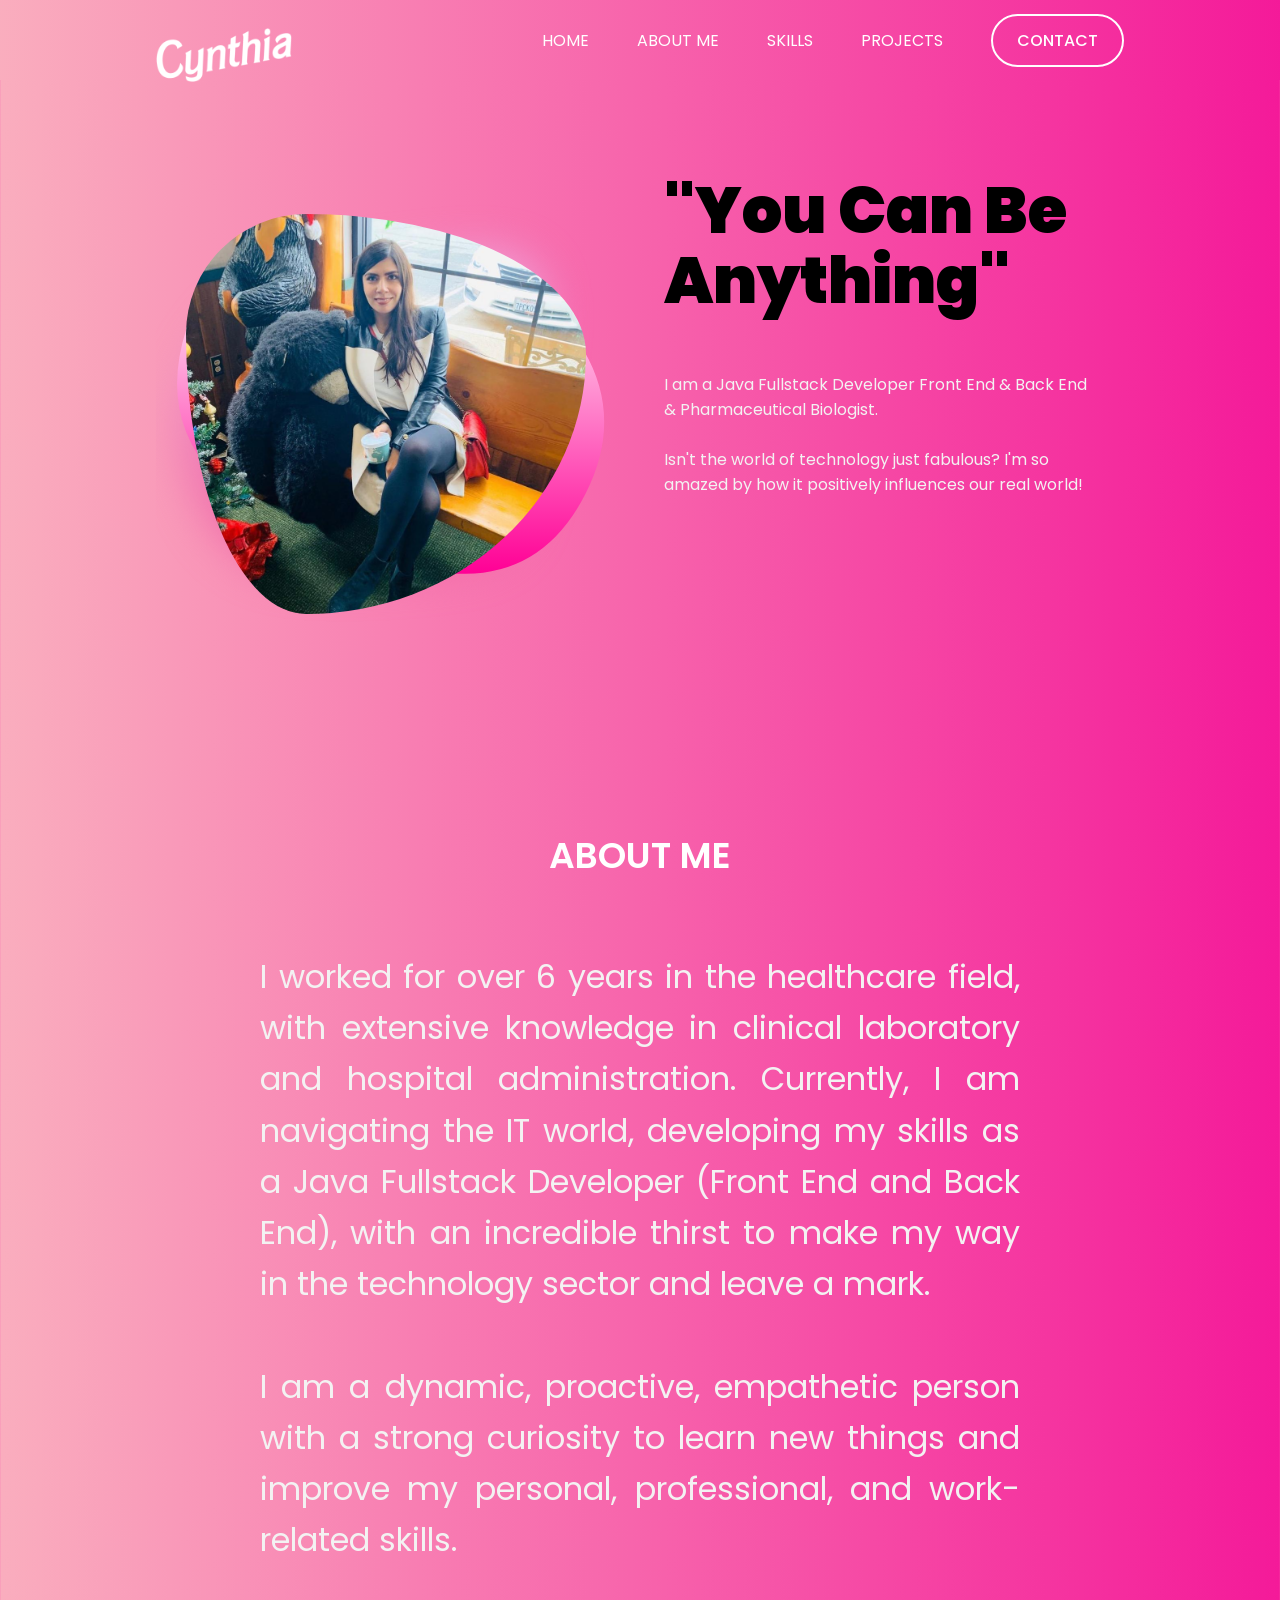
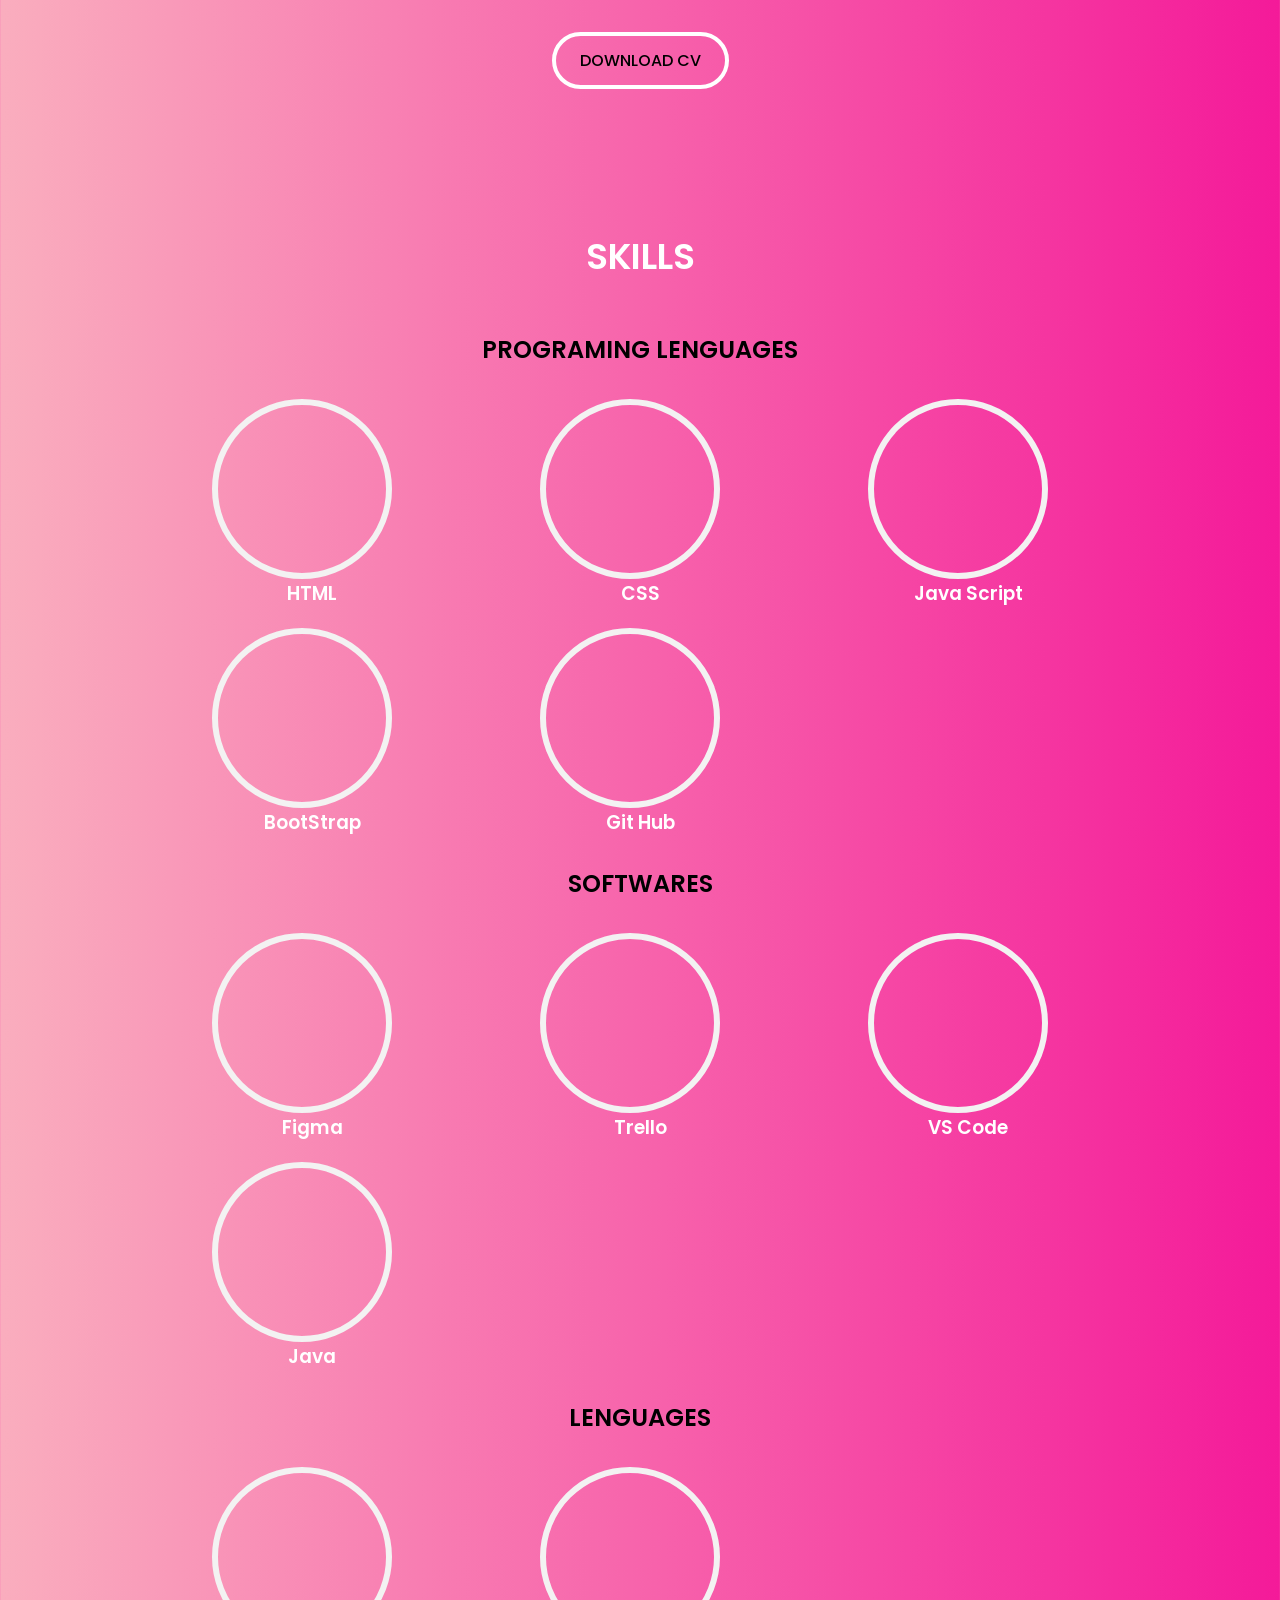
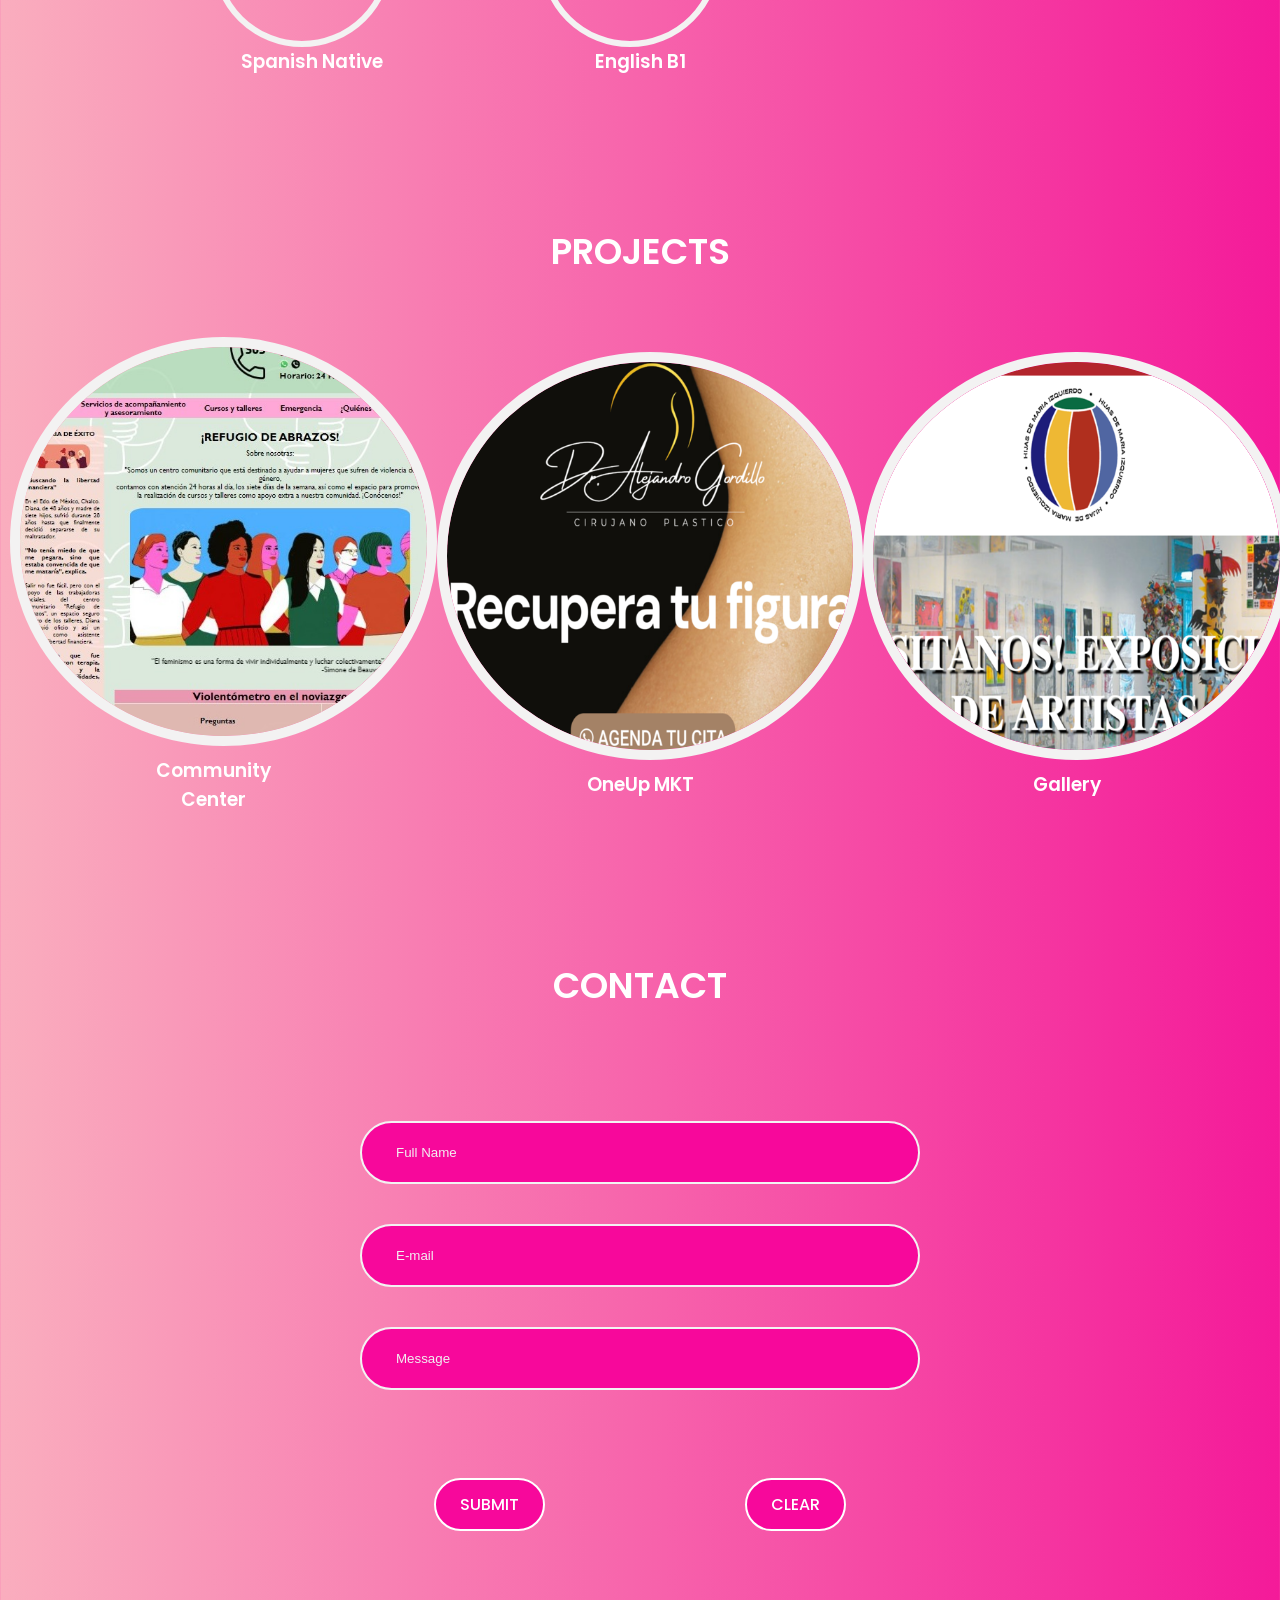
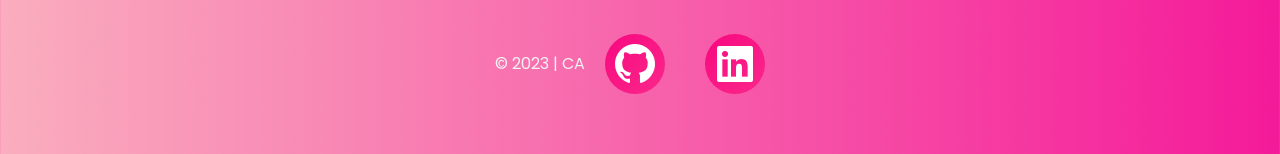
==== commit b0ad8697: "agregando el boton para descargar cv" ====
--- a/index.html
+++ b/index.html
@@ -128,8 +128,9 @@
         </p>
 
         <div class="container_button">
-          <a  class="button button--ghost" id="DownloadButton" >DOWNLOAD CV </a>
-        </div>
+          <a href="https://drive.google.com/file/d/1wLprAp-FspDumWkT1haTQsC900DhdlCe/view?usp=sharing" target="_blank" class="button button--ghost" id="DownloadButton">DOWNLOAD CV</a>
+      </div>
+      
 
       </section>
 
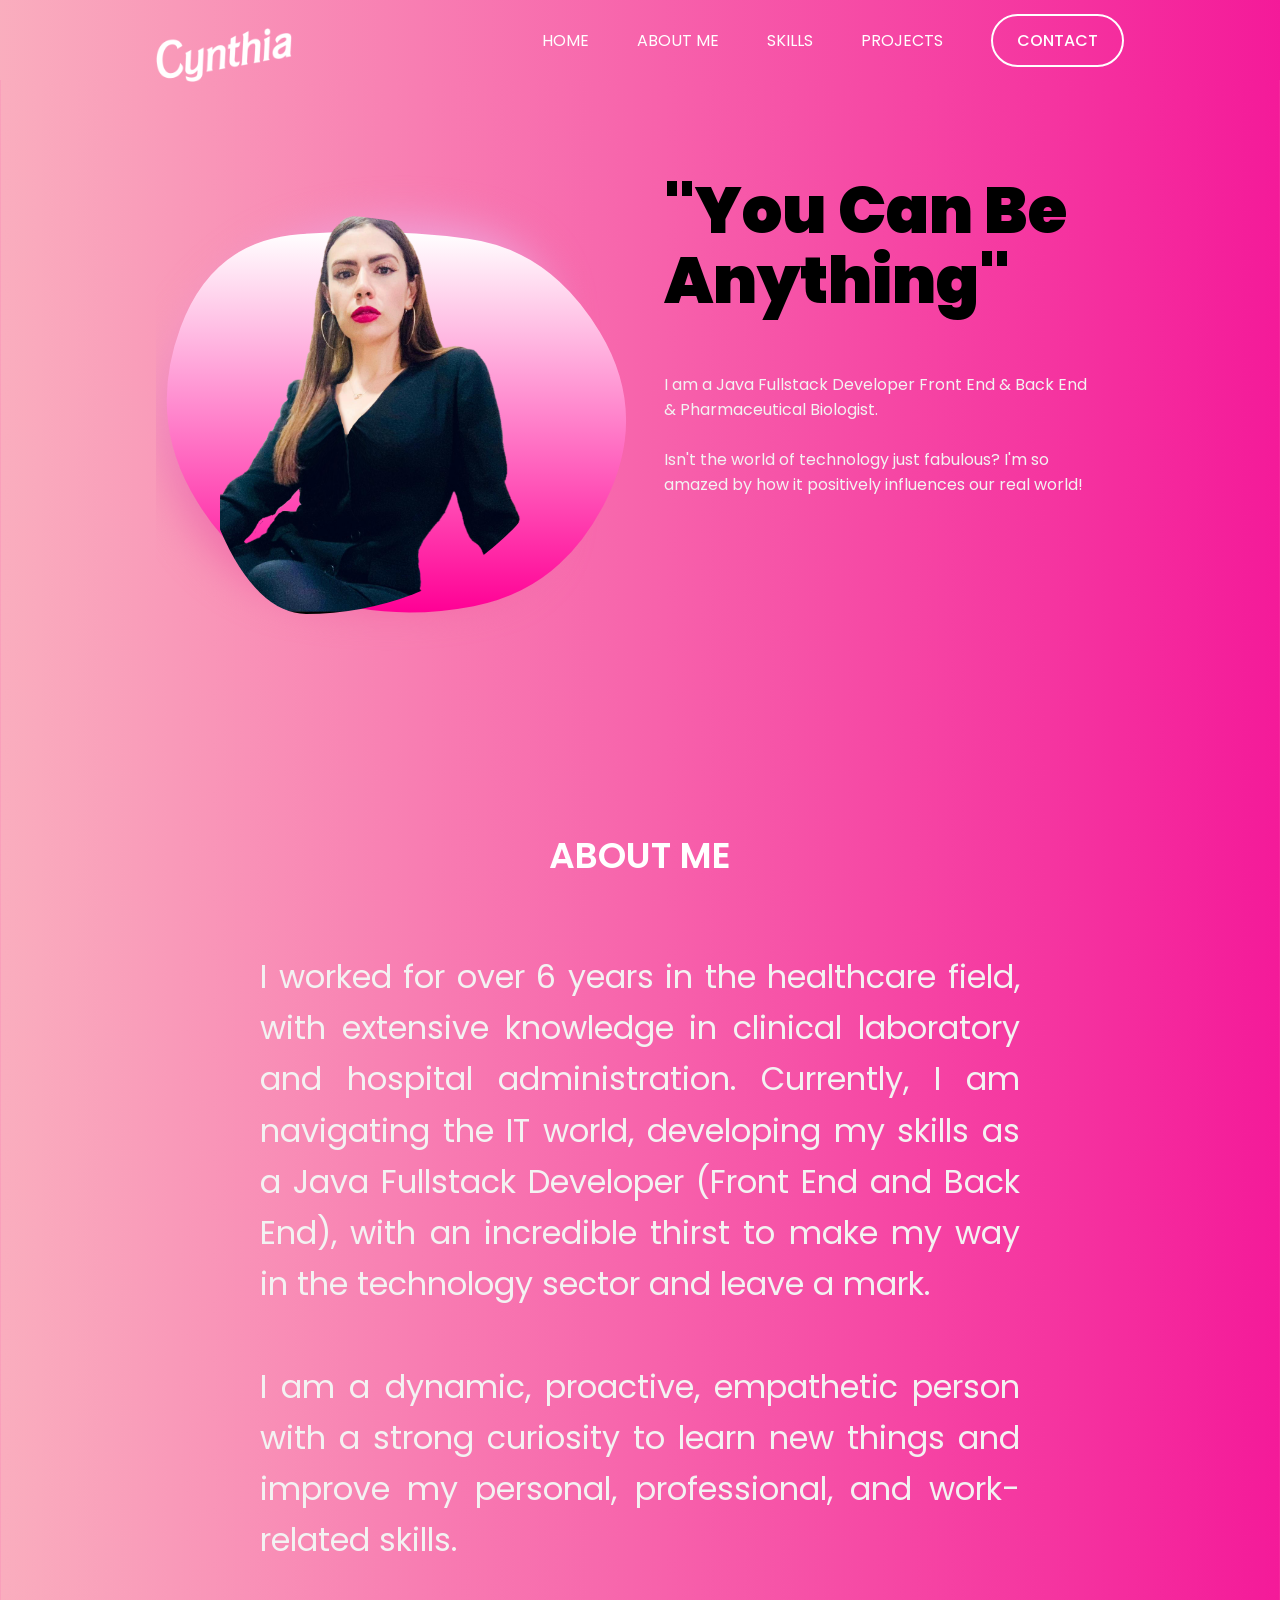
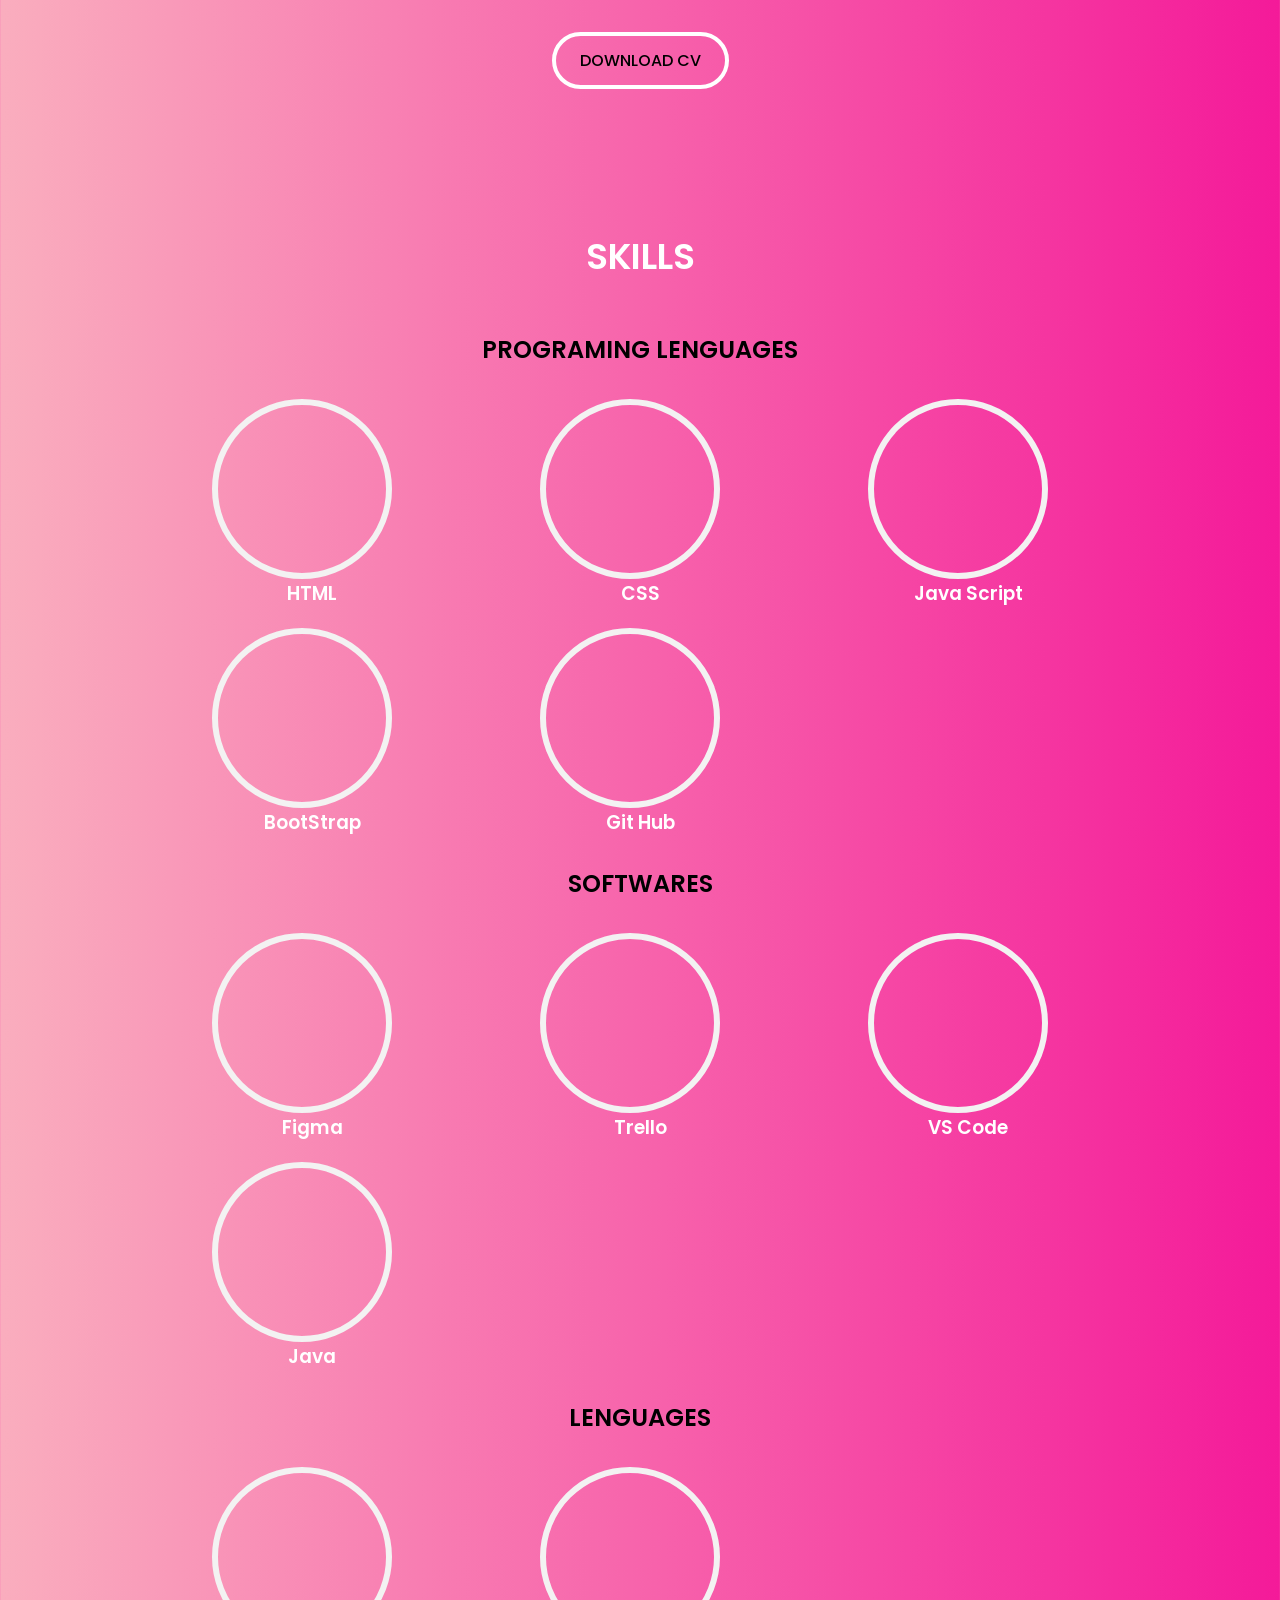
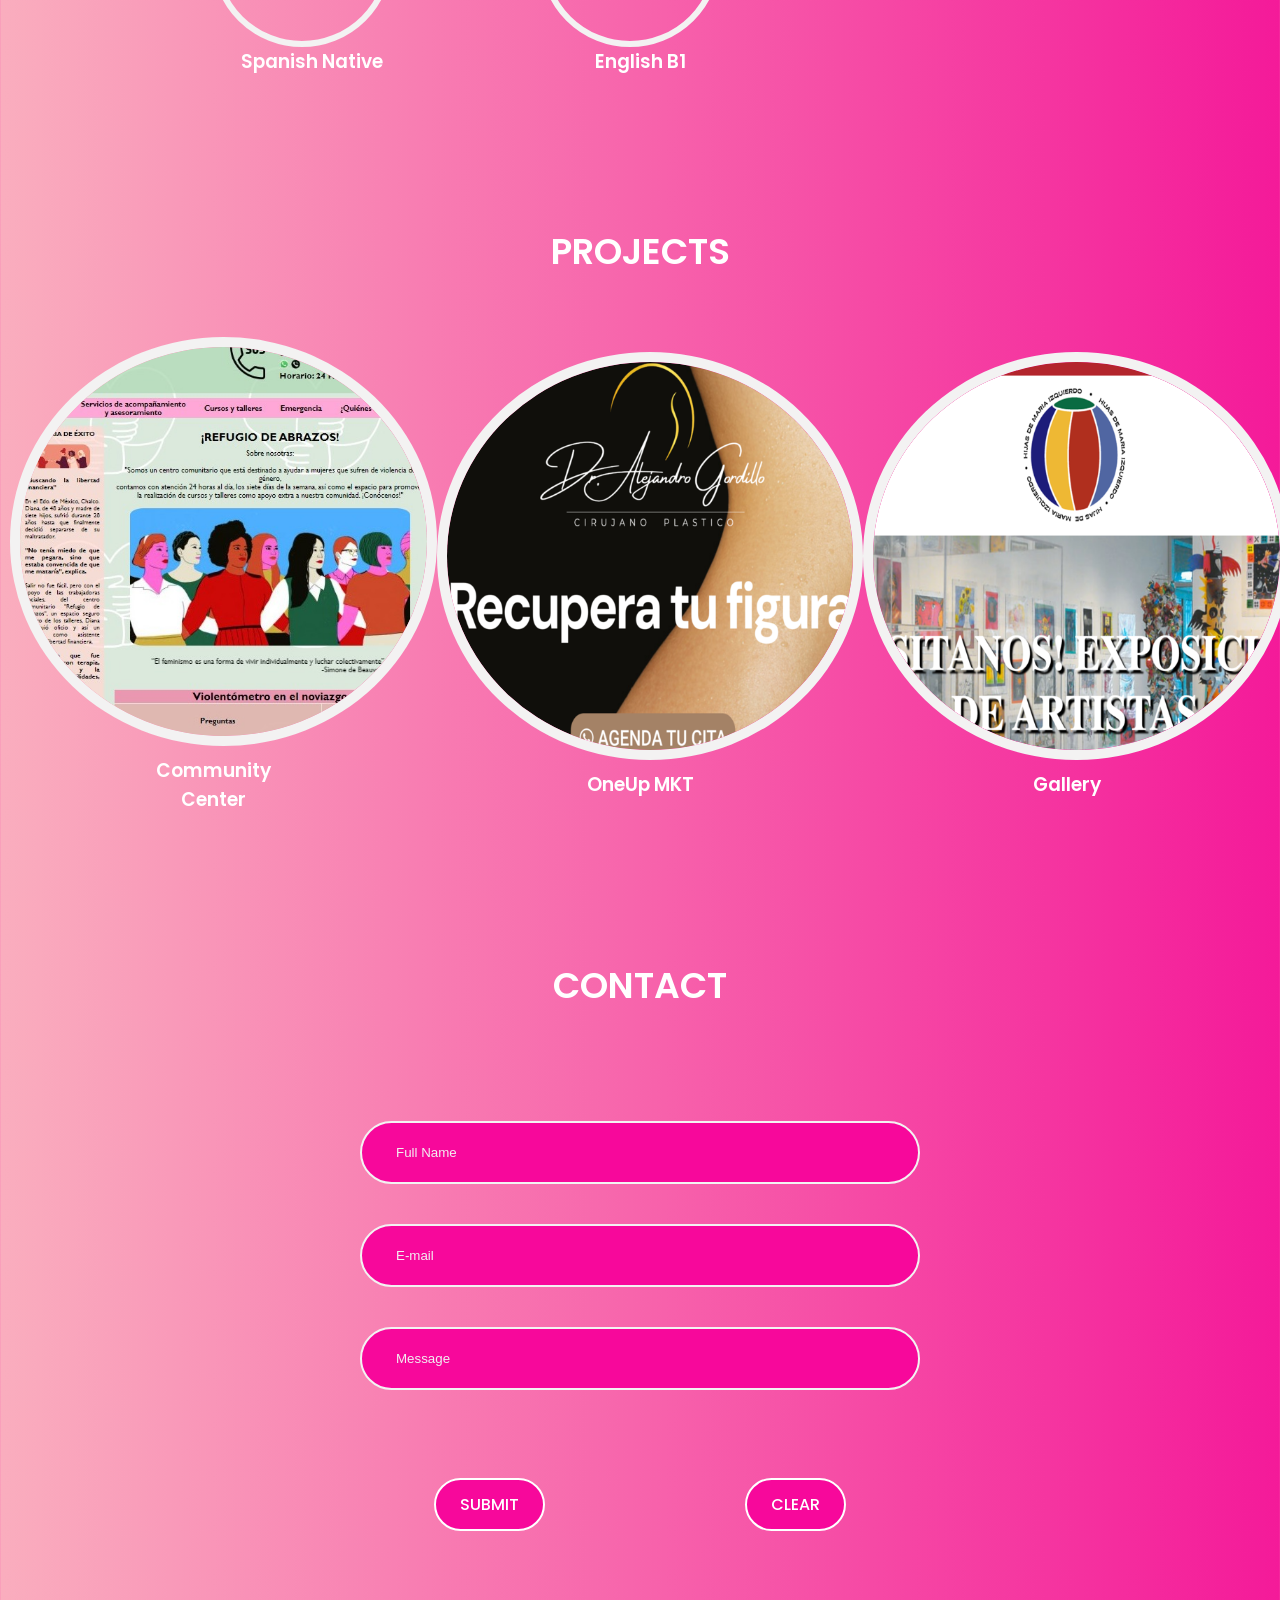
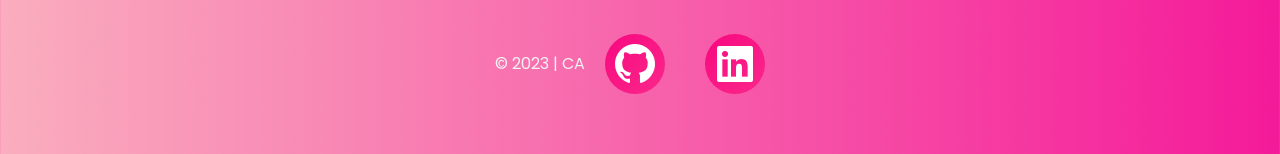
==== commit 84de88d1: "update size img" ====
--- a/index.html
+++ b/index.html
@@ -77,7 +77,7 @@
                 <article class="content_burbuja">
 
                   <!--Foto de perfil-->
-                  <img class="box" src="/img/PerfilCyn.jpg"></img>
+                  <img class="box" src="/img/Perfilcyn2.png"></img>
 
                   <div class="blob">
                     <img src="./img/burbuja.svg"></img>
--- a/css/style.css
+++ b/css/style.css
@@ -1,5 +1,6 @@
 /* Barbie GOOGLE FONTS  Poppins*/
 @import url("https://fonts.googleapis.com/css2?family=Poppins:wght@400;500;600;900&display=swap");
+
 
 
 /* VARIABLES para CSS*/
@@ -63,6 +64,7 @@
   }
 }
 /*=============== BASE ===============*/
+
 * {
   box-sizing: border-box;
   padding: 0;
@@ -781,8 +783,8 @@
 }
 .content_burbuja .blob {
   position: absolute;
-  width: 500px;
-  height: 500px;
+  width: 550px;
+  height: 550px;
 }
 .content_burbuja .blob:nth-child(2) {
   filter: blur(20px);
@@ -793,8 +795,8 @@
   z-index: 100;
   width: 400px;
   height: 400px;
-  -o-object-fit: cover;
-     object-fit: cover;
+  -o-object-fit: contain;
+     object-fit: contain;
   background-size: 200%;
   background-position: center center;
   transform-origin: 50% 50%;
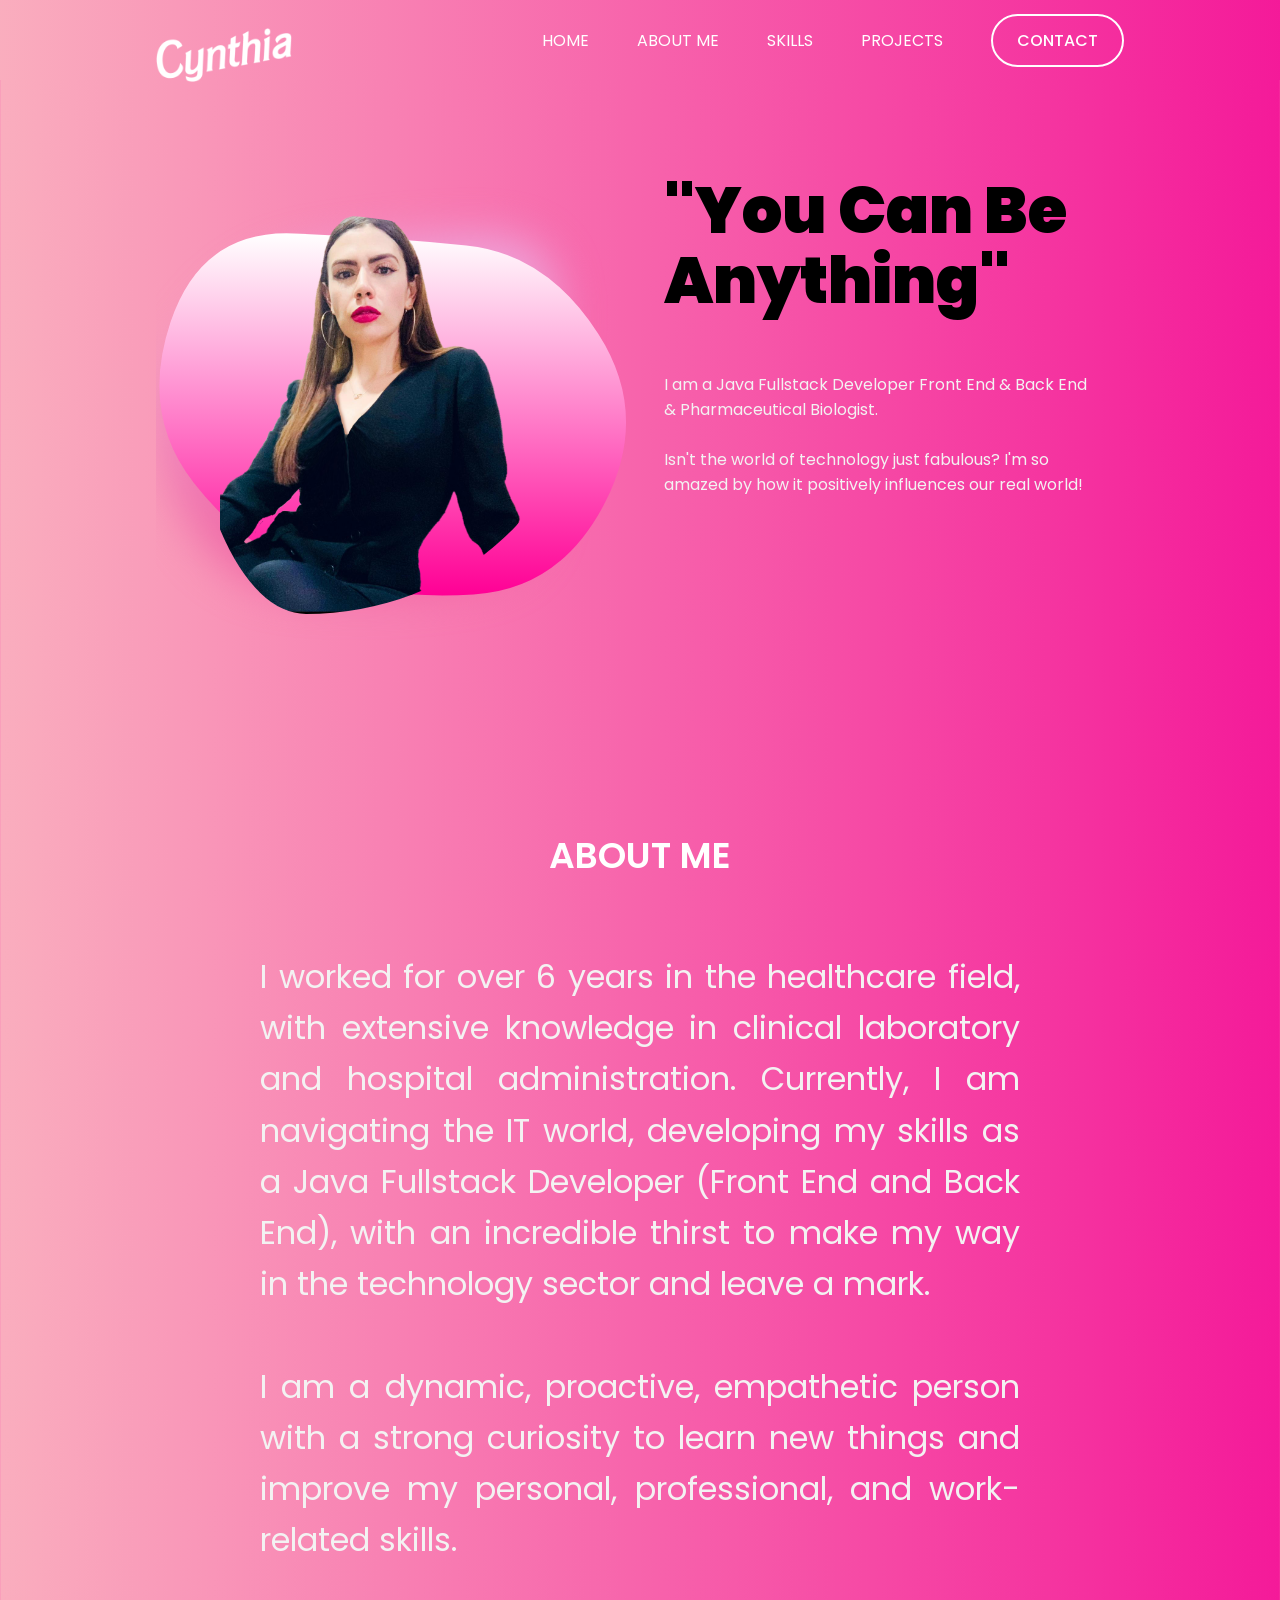
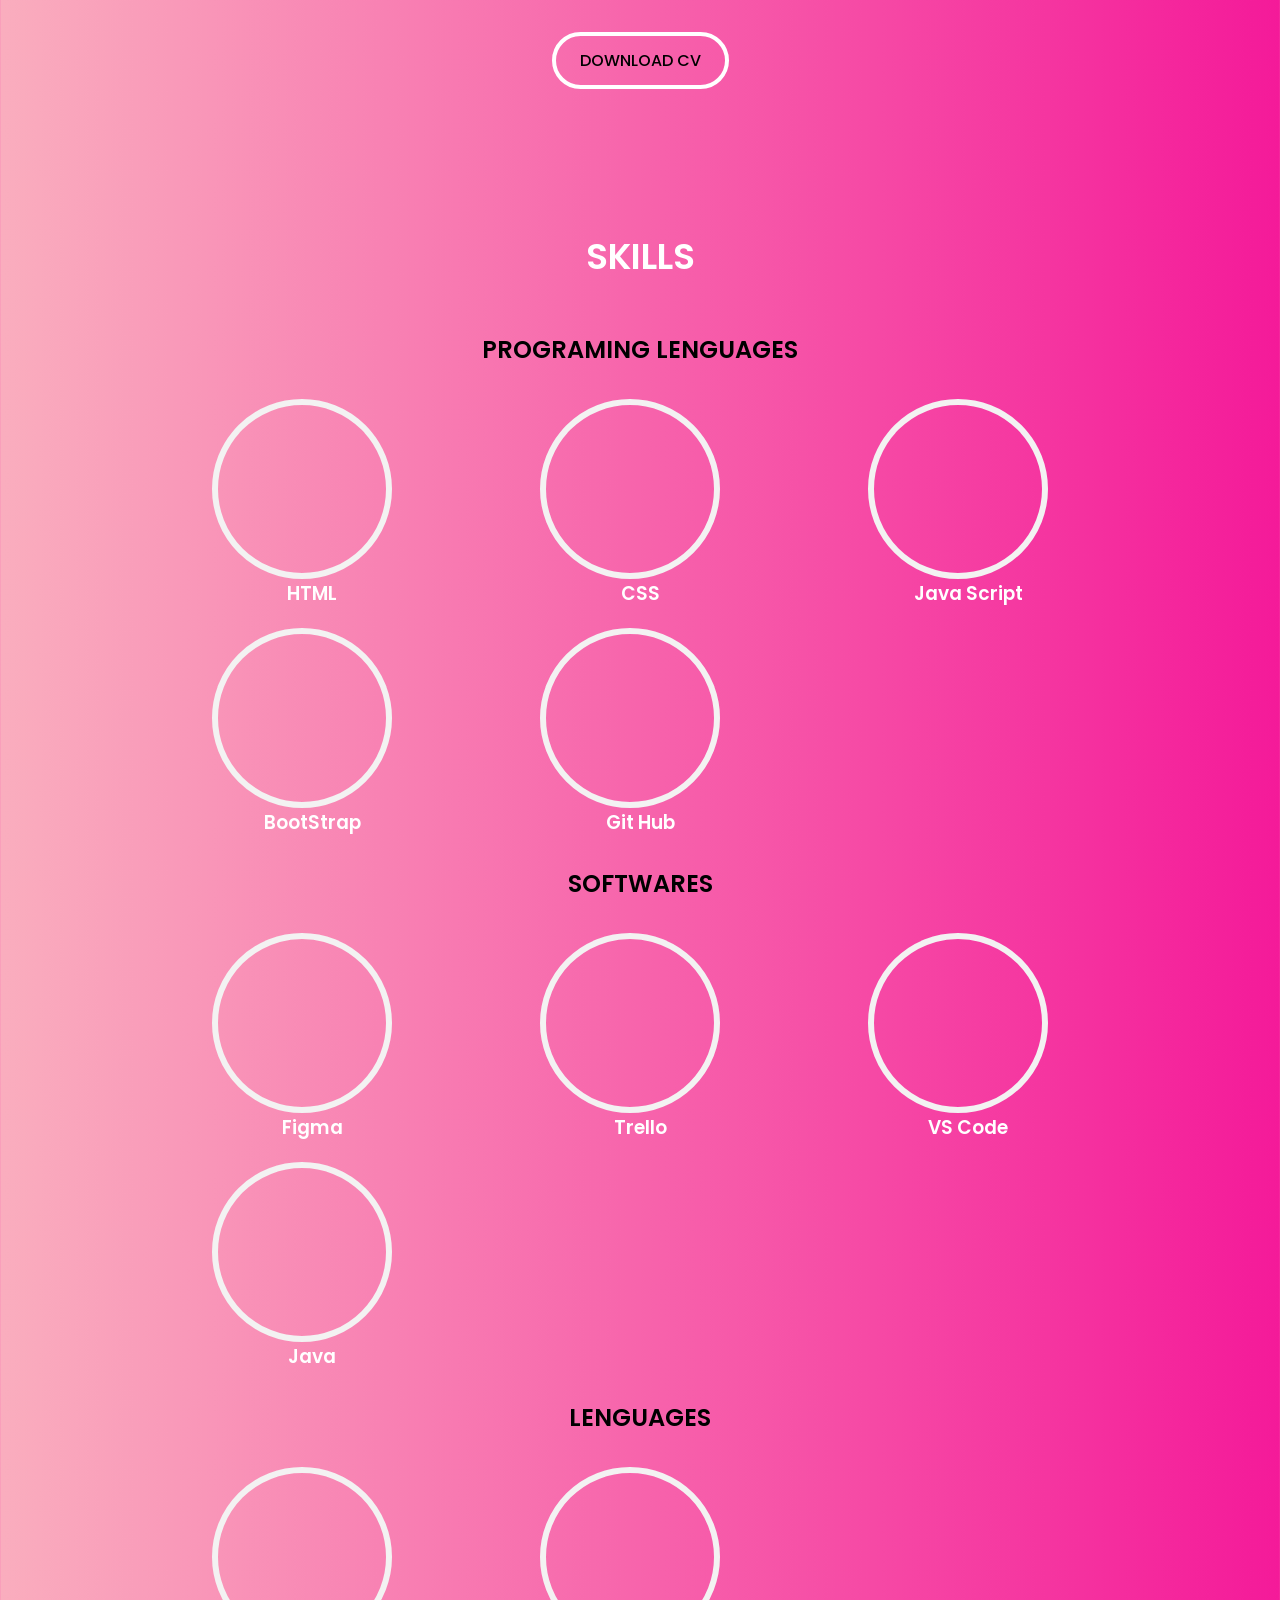
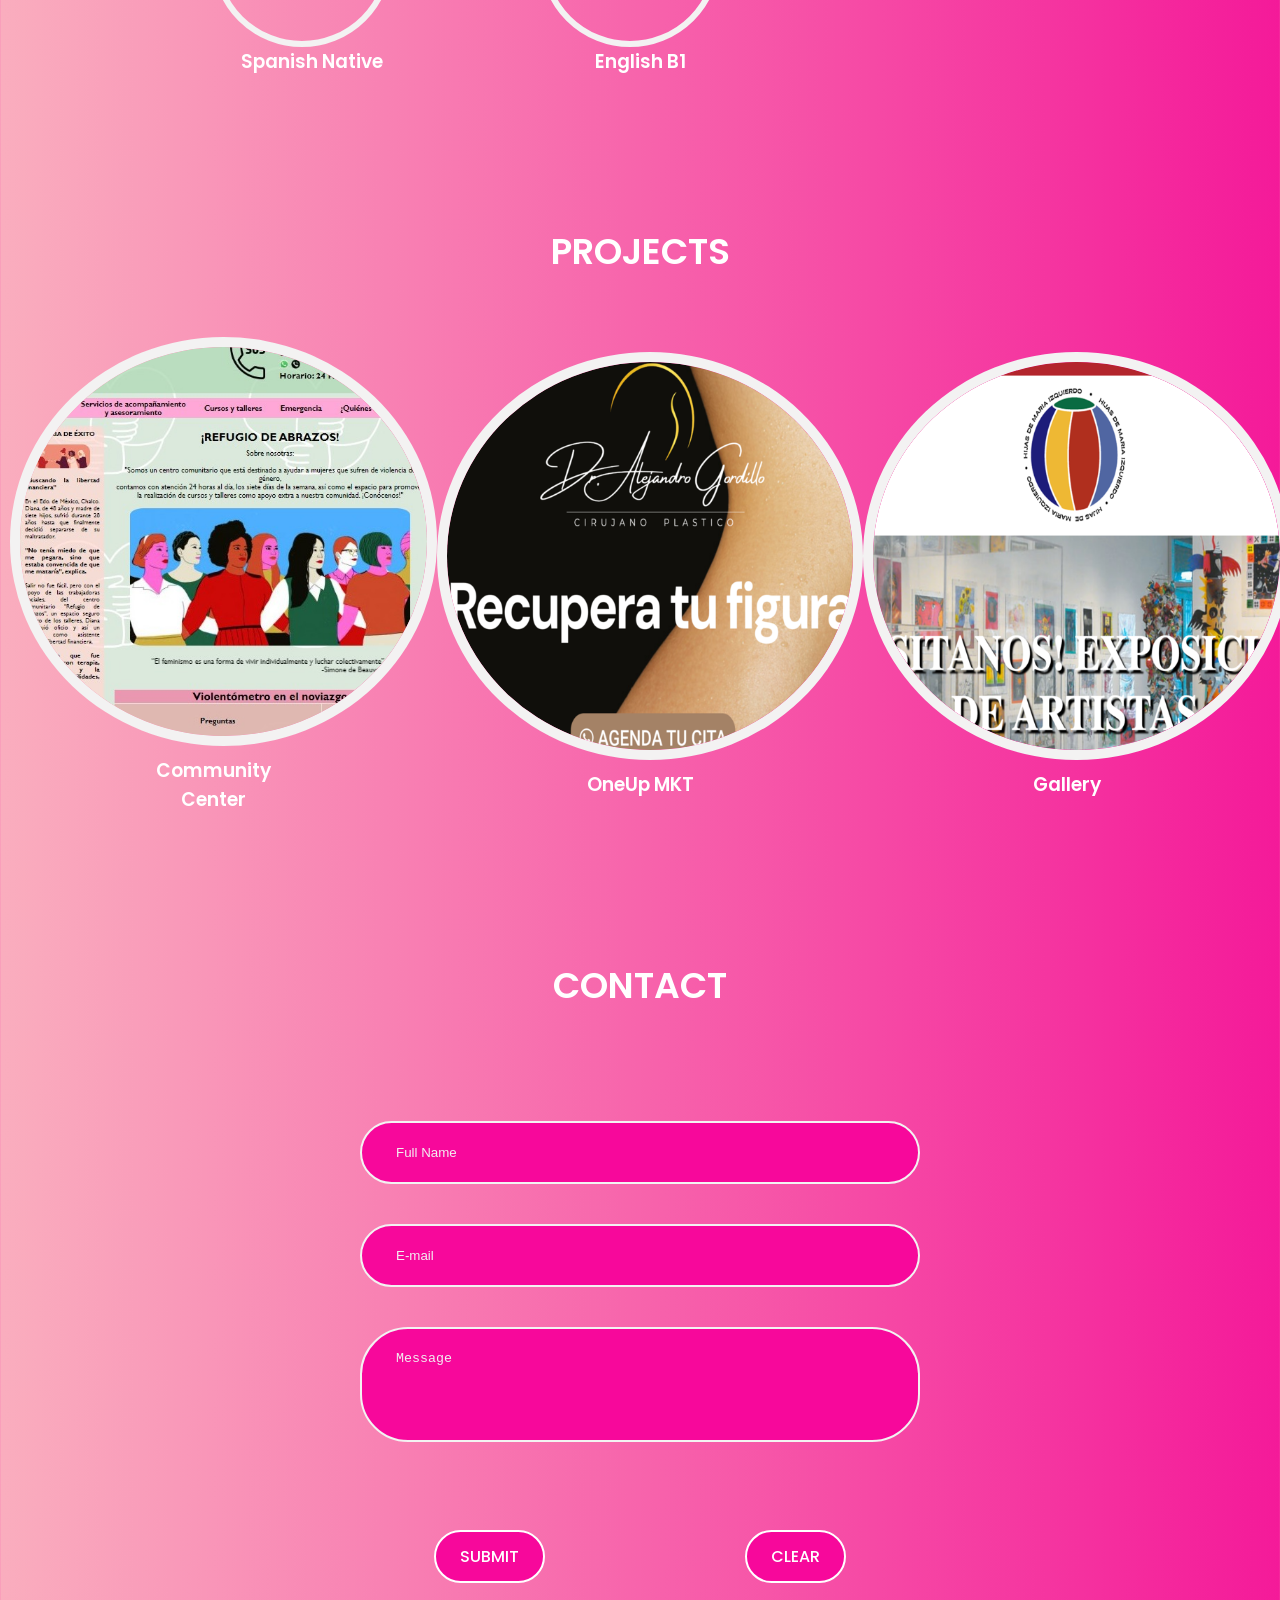
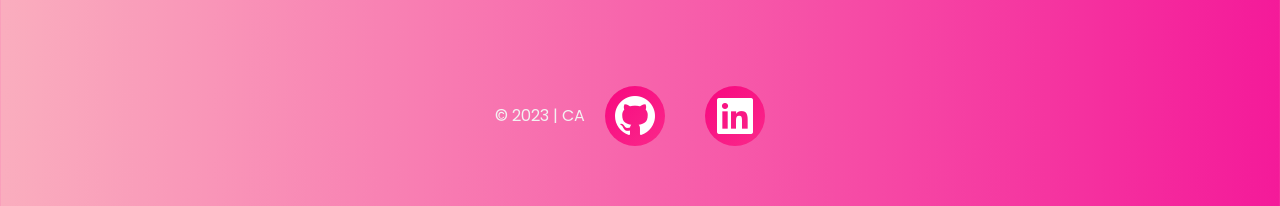
==== commit 10c1b422: "Validations in the JS were updated and changes were made in the CSS" ====
--- a/index.html
+++ b/index.html
@@ -302,7 +302,7 @@
 
   <div class="form-group">
     <label for="Message"></label>
-    <input type="text" class="form-control" id="Message" placeholder="Message">
+    <textarea class="form-control" id="Message" placeholder="Message" rows="4"></textarea>
   </div>
 
   <div class="buttons-container">
@@ -353,6 +353,8 @@
     </footer>
 
     <script src="./js/main.js"></script>
+
     <script src="https://unpkg.com/boxicons@2.1.4/dist/boxicons.js"></script>
+  
   </body>
 </html>
--- a/css/style.css
+++ b/css/style.css
@@ -219,7 +219,13 @@
 .form-control {
   background-color: transparent; 
   color: white; 
-  padding: 10px; 
+  padding: 10px;
+  width: 100%; /* Hace que el textarea ocupe todo el ancho de su contenedor */
+  border: none; /* Elimina el borde */
+  outline: none; /* Elimina el resalte al enfocar */
+  background: transparent; /* Fondo transparente */
+  resize: none; /* Evita que el usuario cambie el tamaño */
+  /* Agrega aquí más estilos según necesites (fuente, color, padding, etc.) */
 }
 
 .form-control:focus {
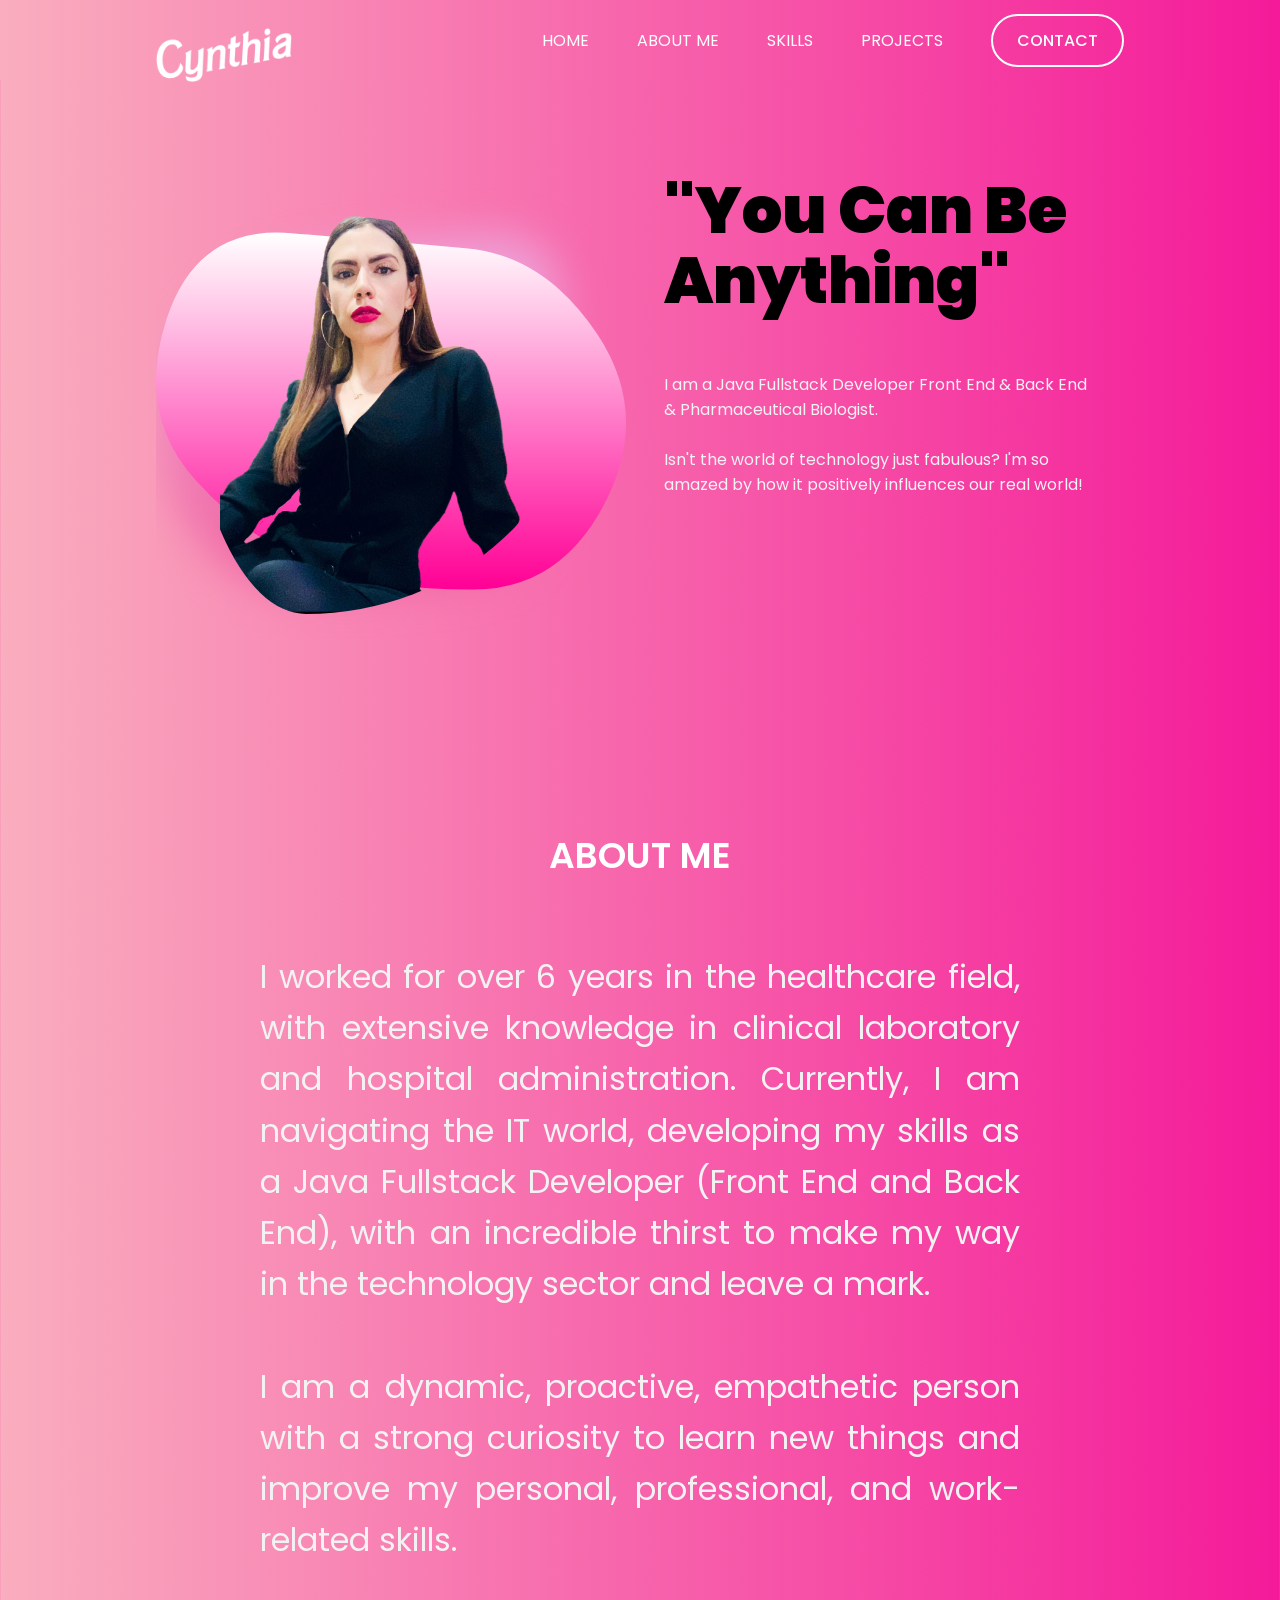
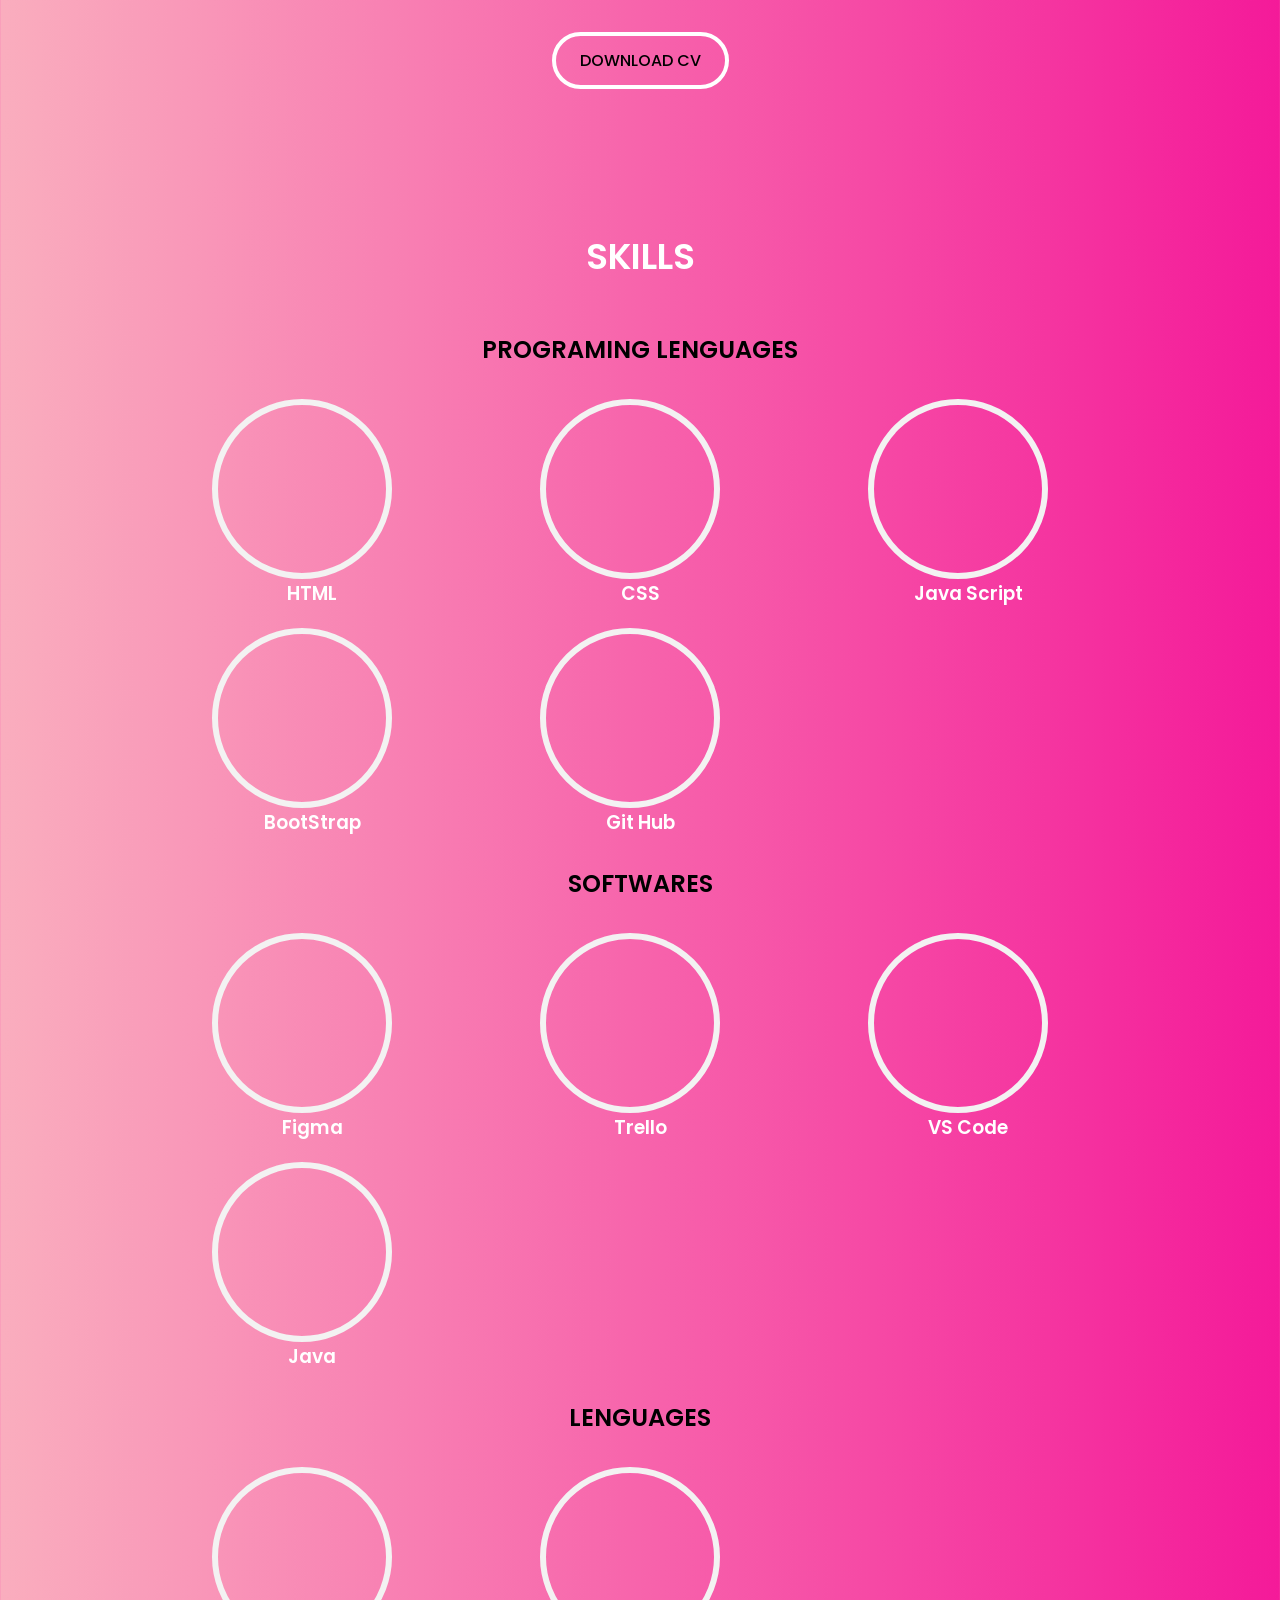
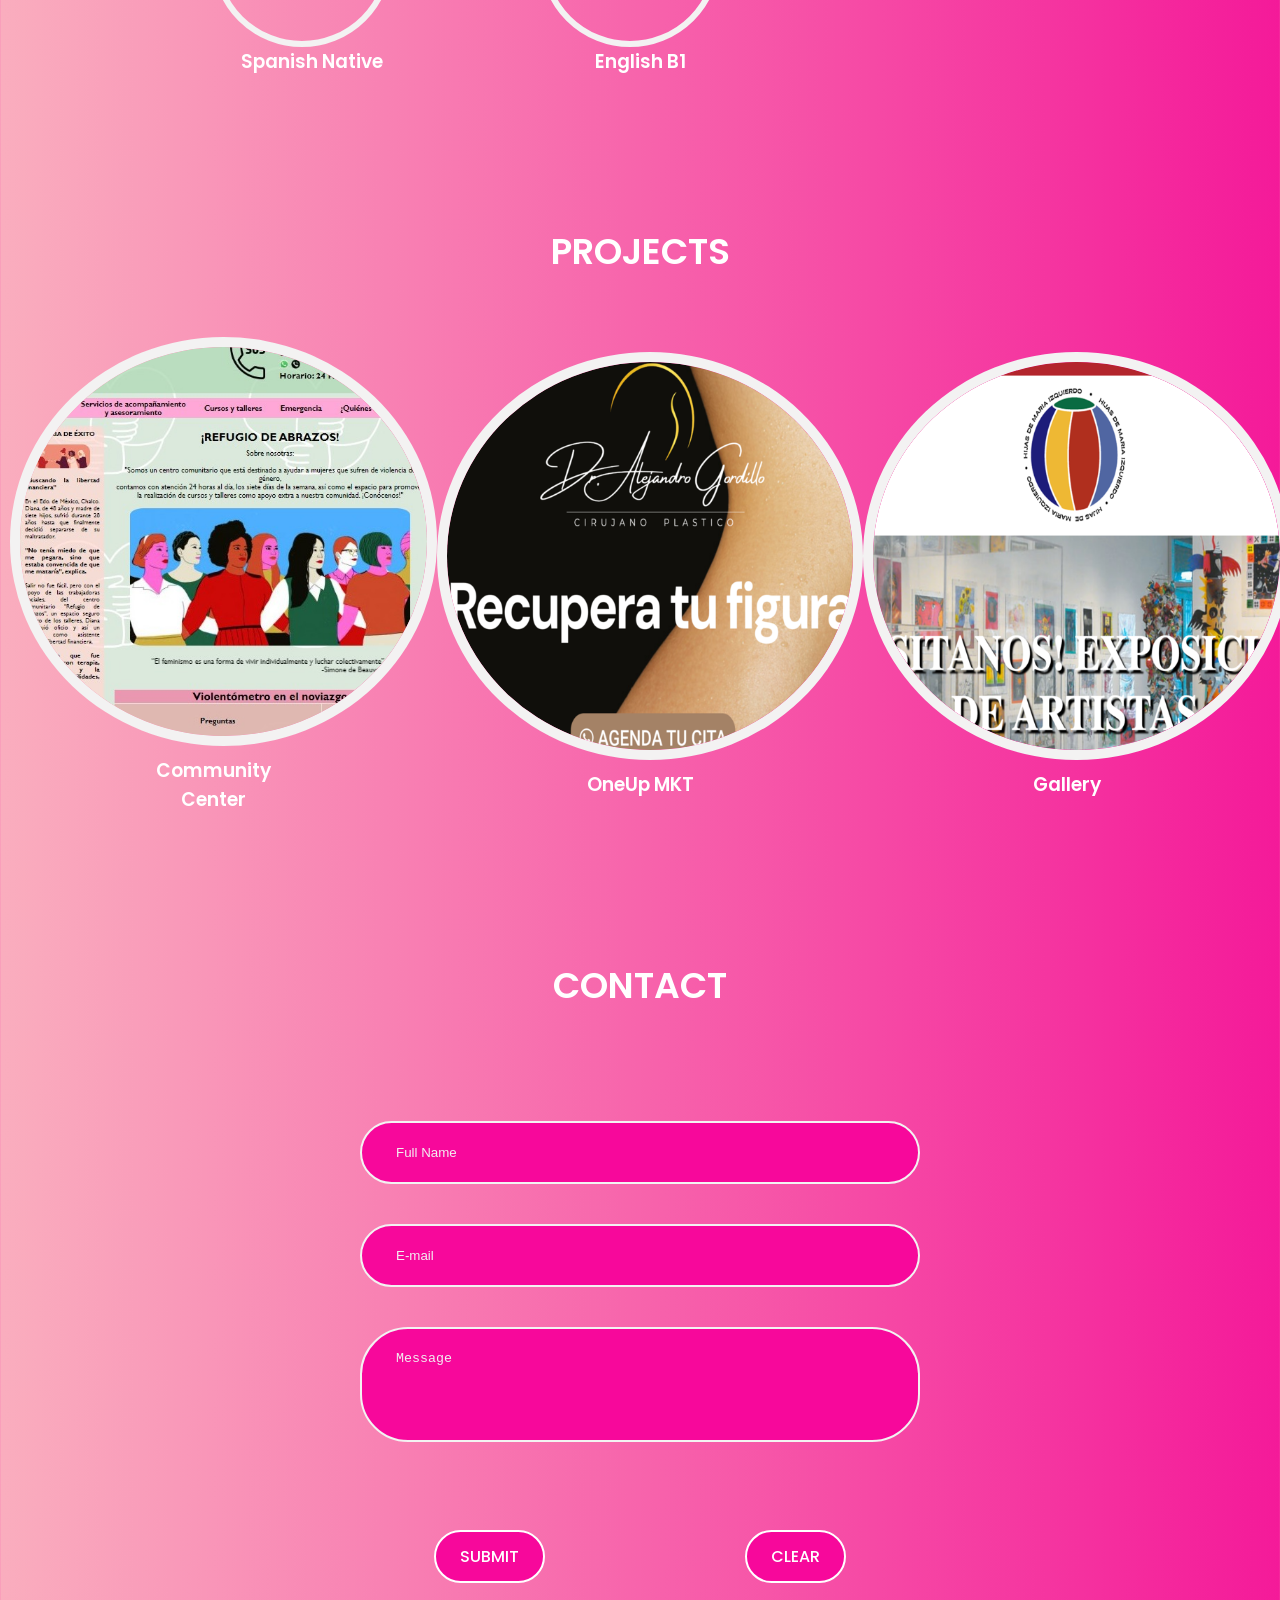
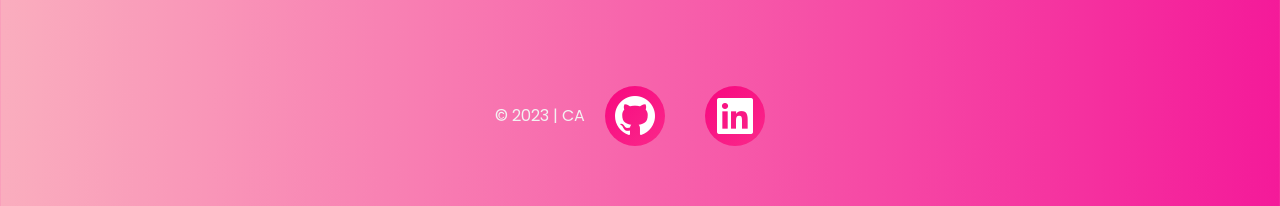
==== commit 1d12c264: "changes img links" ====
--- a/index.html
+++ b/index.html
@@ -20,7 +20,7 @@
     <!-- iconos de pagina web  -->
     <link
     rel="shortcut icon"
-    href="img/barbielogo.png"
+    href="./img/barbielogo.png"
     type="image/x-icon"
   />
   </head>
@@ -31,7 +31,7 @@
       <nav class="nav container">
         <a href="#" class="nav__logo">
           <img
-            src="/img/Nombre Blanco.png"
+            src="./img/NombreBlanco.png"
             alt=""
             class="nav__logo-img"
           />
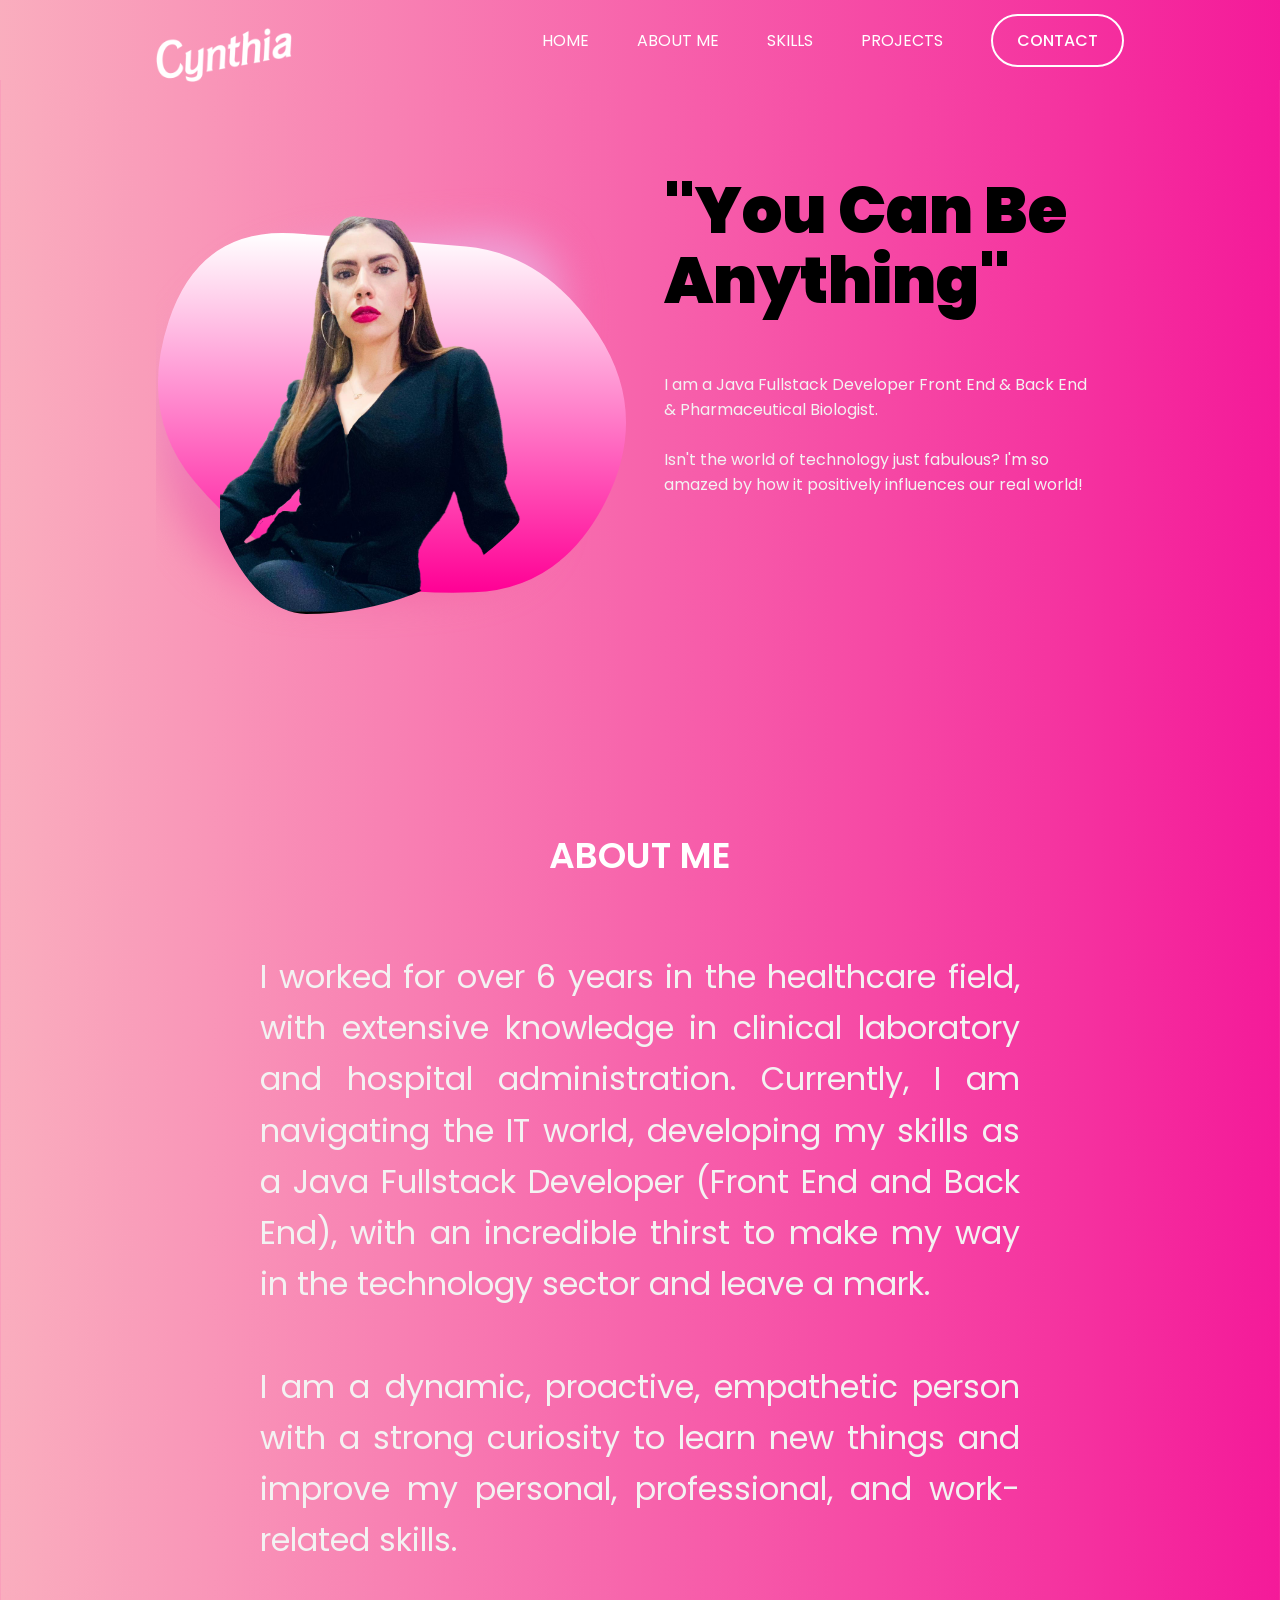
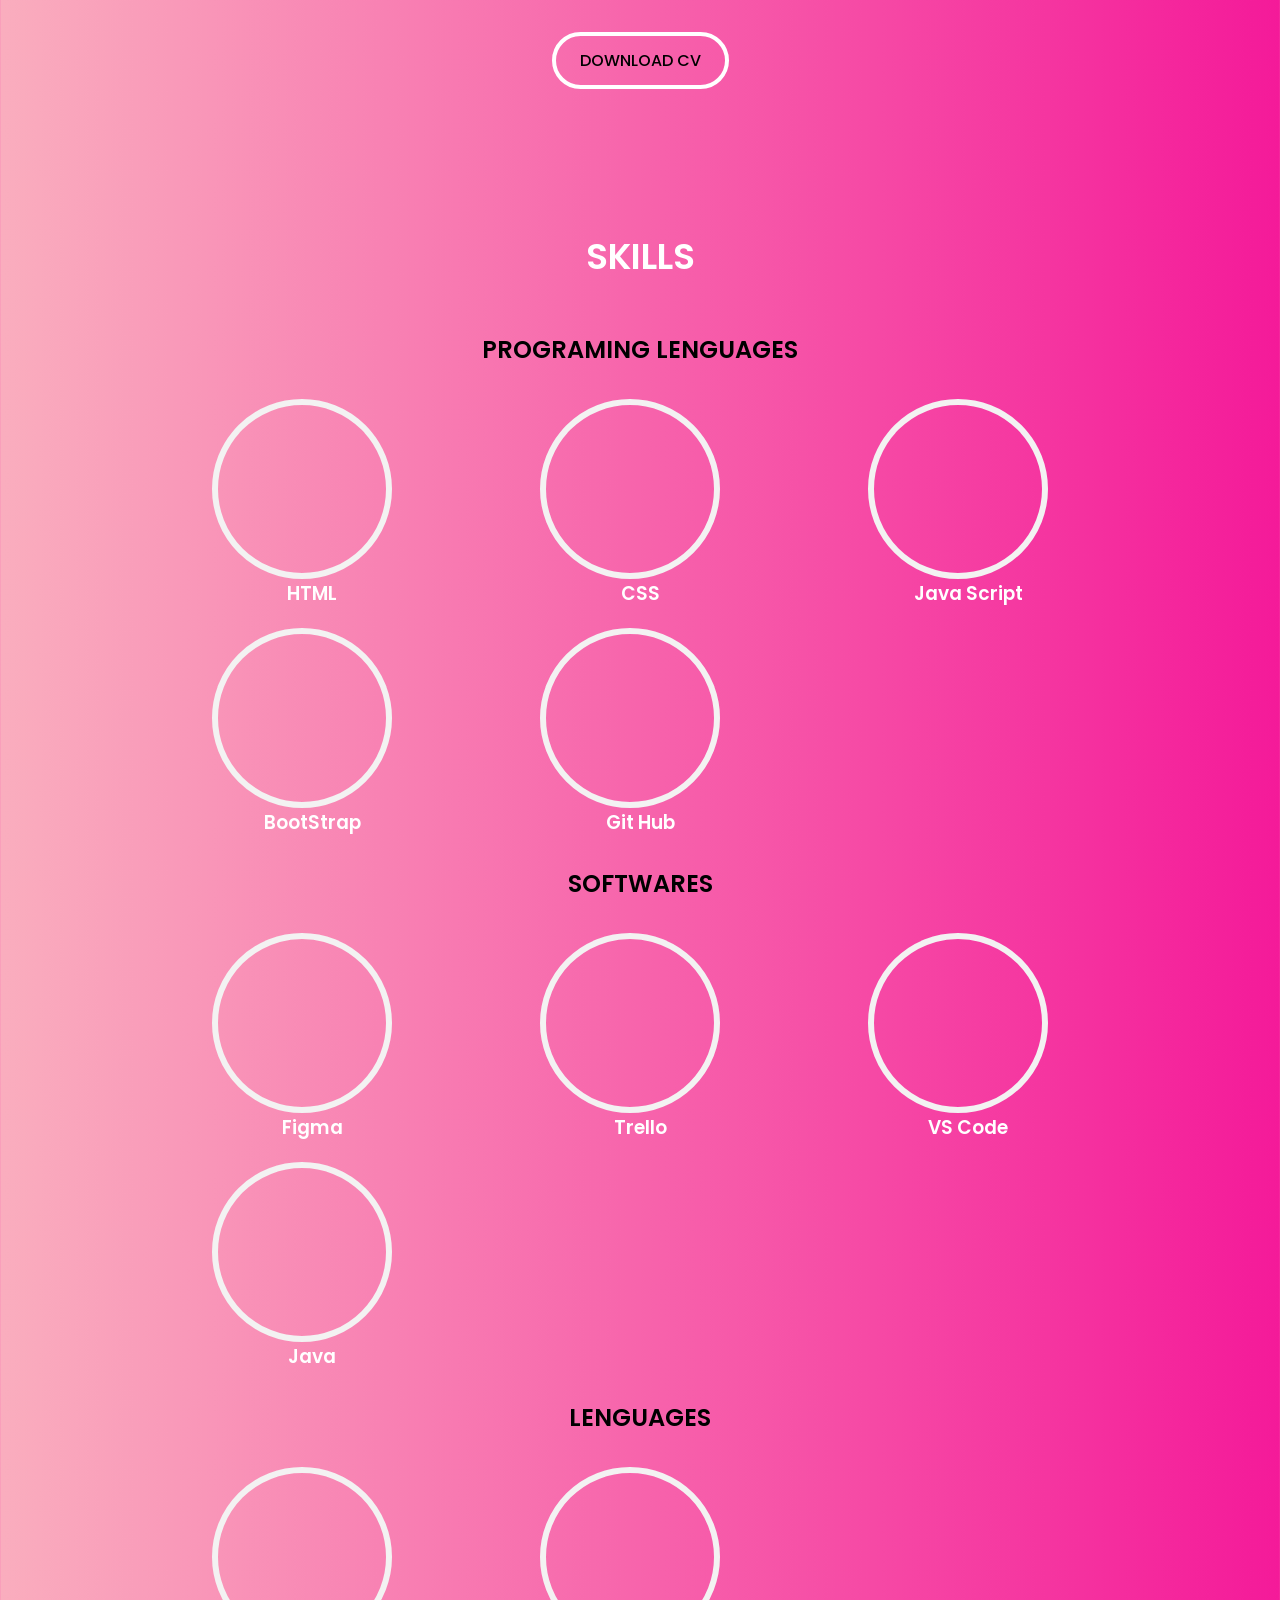
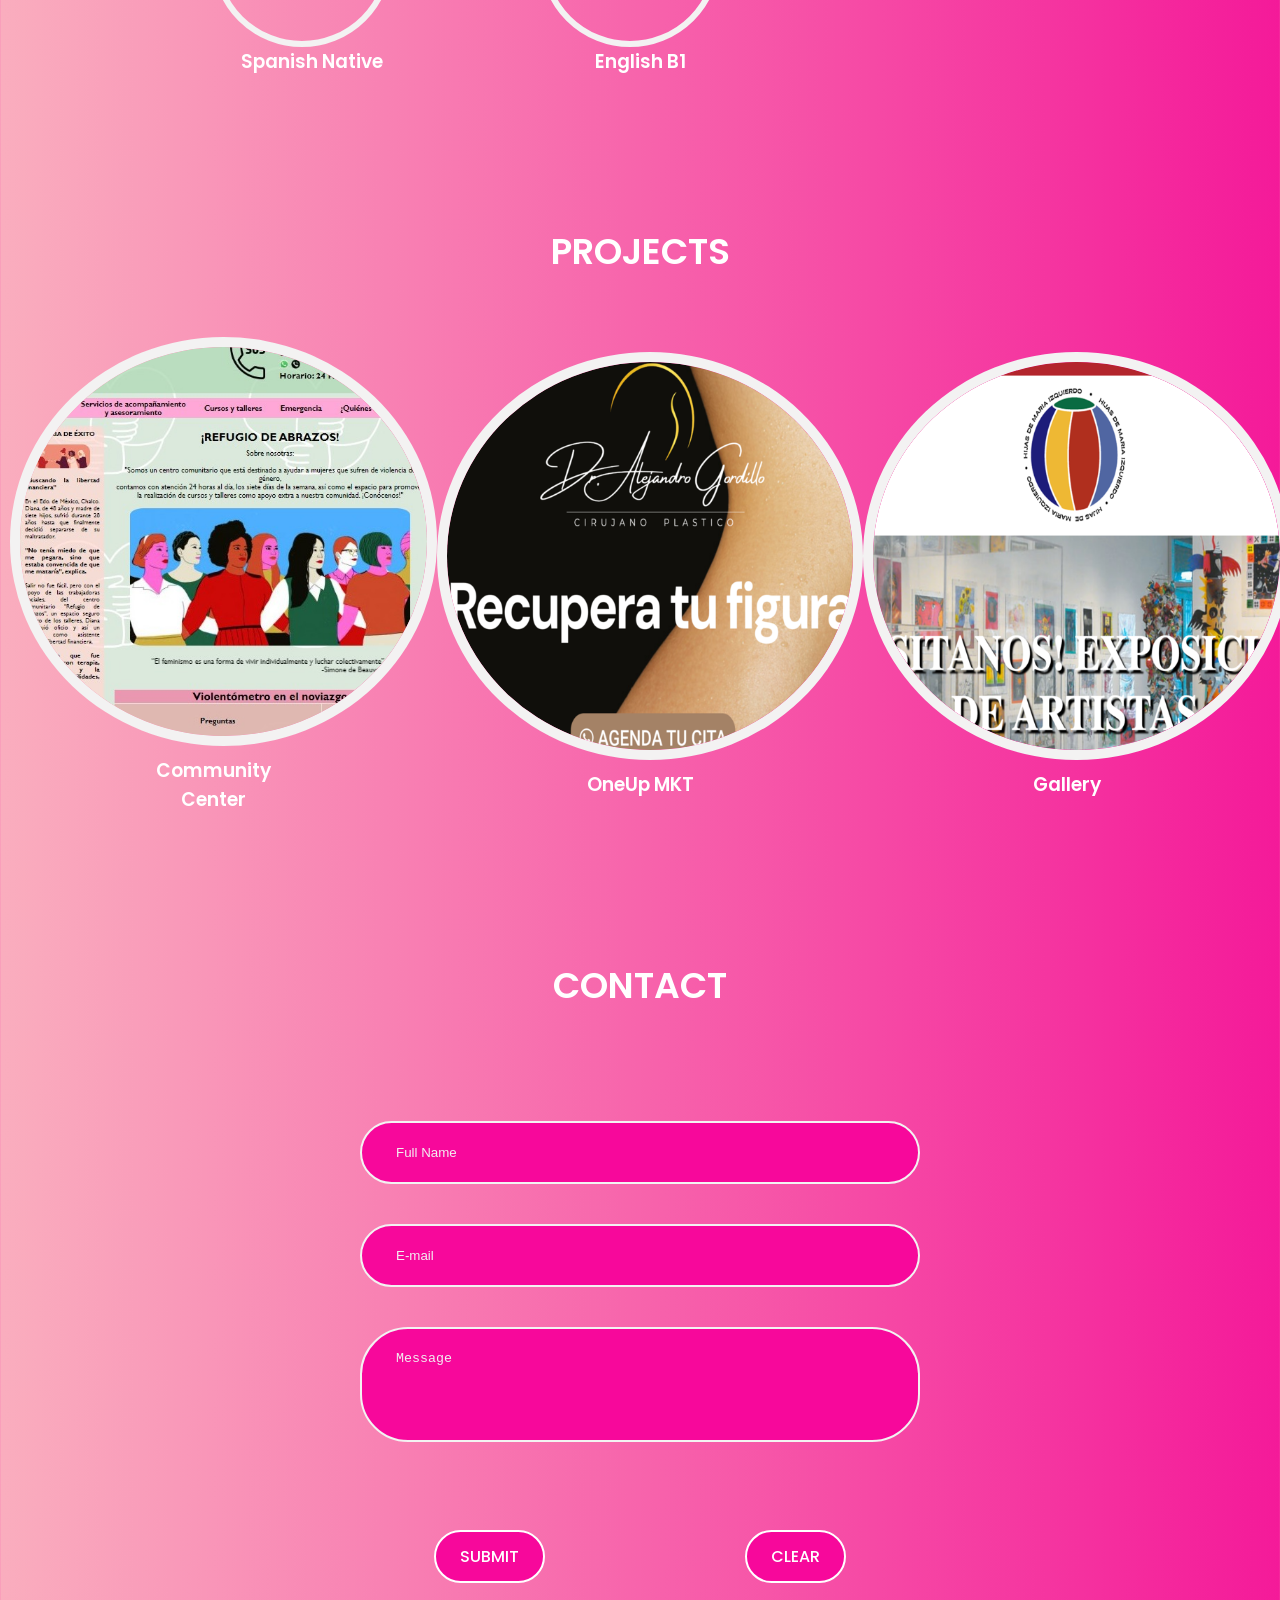
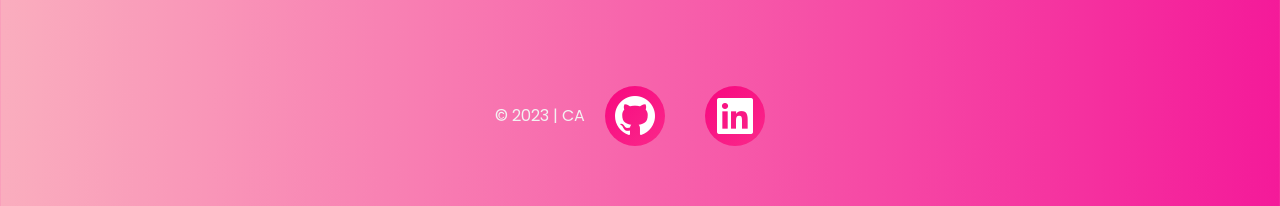
==== commit d9e9cb63: "problems with img" ====
--- a/index.html
+++ b/index.html
@@ -77,7 +77,7 @@
                 <article class="content_burbuja">
 
                   <!--Foto de perfil-->
-                  <img class="box" src="/img/Perfilcyn2.png"></img>
+                  <img class="box" src="./img/Perfilcyn2.png"></img>
 
                   <div class="blob">
                     <img src="./img/burbuja.svg"></img>
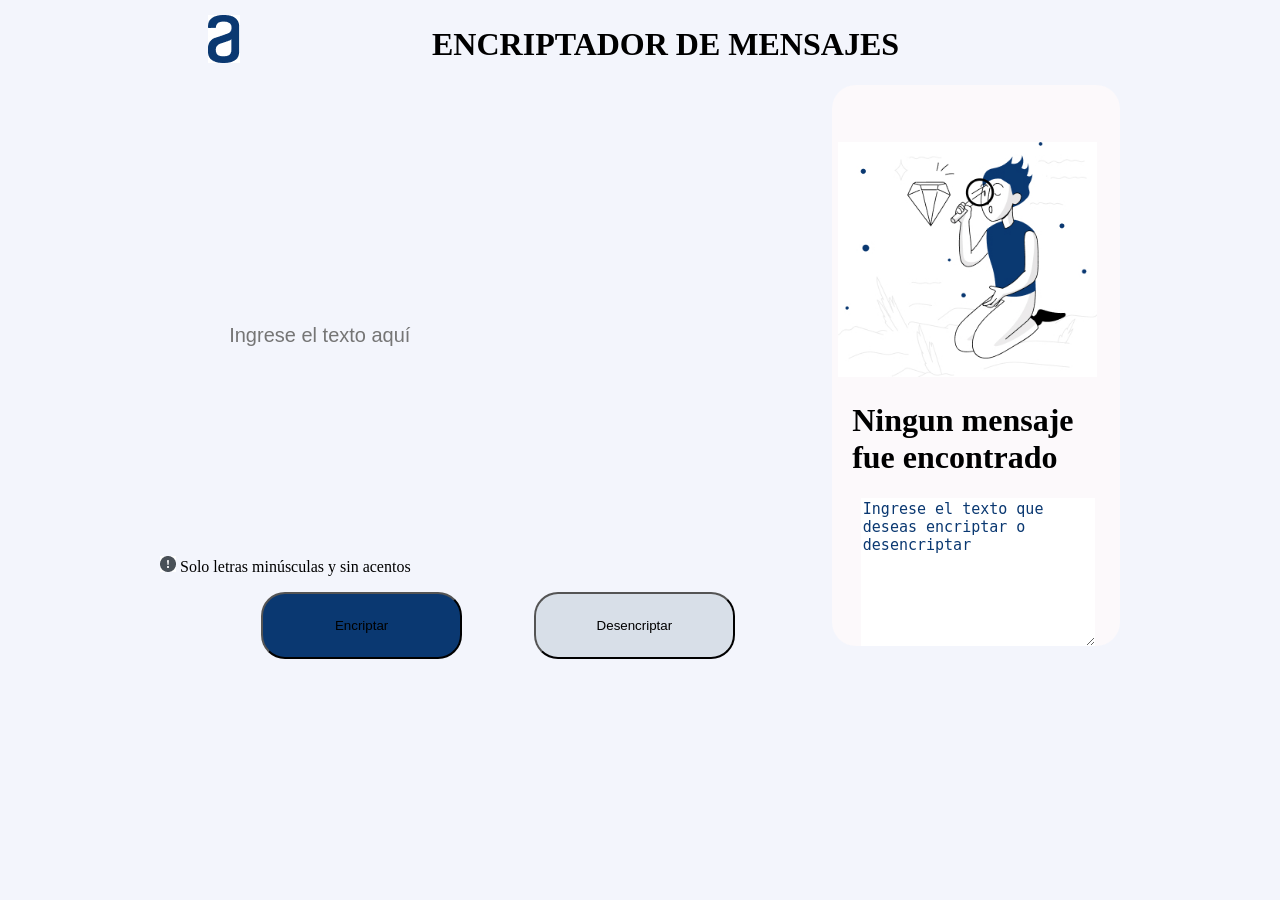
==== commit 961b7e73: "Challengue 1 Alura encriptador" @" ====
--- a/index.html
+++ b/index.html
@@ -1,360 +1,32 @@
 <!DOCTYPE html>
-<html lang="es">
-  <head>
-    <meta charset="UTF-8" />
-    <meta name="viewport" content="width=device-width, initial-scale=1.0" />
-    <!-- Link de CSS  normal-->
-    <link rel="stylesheet" href="css/style.css">
-    <title>Cynthia's Portafolio</title>
-
-    <!-- iconos de boxicon y swipper -->
-    <link
-      href="https://unpkg.com/boxicons@2.1.4/css/boxicons.min.css"
-      rel="stylesheet"
-    />
-    <link
-      rel="stylesheet"
-      href="https://cdn.jsdelivr.net/npm/swiper@8/swiper-bundle.min.css"
-    />
-
-    <!-- iconos de pagina web  -->
-    <link
-    rel="shortcut icon"
-    href="./img/barbielogo.png"
-    type="image/x-icon"
-  />
-  </head>
-
-  <body>
-    <!-- Encabezado -->
-    <header class="header" id="header">
-      <nav class="nav container">
-        <a href="#" class="nav__logo">
-          <img
-            src="./img/NombreBlanco.png"
-            alt=""
-            class="nav__logo-img"
-          />
-      <!-- Lista en el Encbezado en el menu del navbar -->    
-        </a>
-        <div class="nav__menu" id="nav-menu">
-          <ul class="nav__list">
-            <li class="nav__item">
-              <a href="#home" class="nav__link">HOME</a>
-            </li>
-            <li class="nav__item">
-              <a href="#about" class="nav__link">ABOUT ME</a>
-            </li>
-            <li class="nav__item">
-              <a href="#skills" class="nav__link">SKILLS</a>
-            </li>
-            <li class="nav__item">
-              <a href="#projects" class="nav__link">PROJECTS</a>
-            </li>
-            <a href="#contact" class="button button--ghost">CONTACT</a>
-          </ul>
-          <div class="nav__close" id="nav-close">
-            <i class="bx bx-x"></i>
-          </div>
-          <img src="assets/img/ff2.png" alt="" class="nav__img" />
-        </div>
-        <div class="nav__toggle" id="nav-toggle">
-          <i class="bx bx-menu"></i>
-        </div>
-      </nav>
-    </header>
-
-
-      <!--Menu inicial-->
-    <main class="main">
-      <section class="home container" id="home">
-
-        <!--animacion burbuja swapper para la foto-->
-        <div class="swiper home-swiper">
-          <div class="swiper-wrapper">
-            <section class="swiper-slide">
-              <div class="home__content grid">
-                <article class="content_burbuja">
-
-                  <!--Foto de perfil-->
-                  <img class="box" src="./img/Perfilcyn2.png"></img>
-
-                  <div class="blob">
-                    <img src="./img/burbuja.svg"></img>
-                  </div>
-
-                  <div class="blob">
-                    <img src="./img/burbujasecun.svg"></img>
-                  </div>
-                </article>
-
-                <!-- Descripcion -->
-                <div class="home__data">
-                  <h1 class="home__title" title="">
-                    "You Can Be <br />
-
-                    Anything" <br />
-
-                  </h1>
-                  <p class="home__description">
-                    I am a Java Fullstack Developer Front End & Back End &  Pharmaceutical Biologist.
-                    <br />
-                    <br/>
-                    Isn't the world of technology just fabulous? I'm so amazed by how it positively influences our real world!
-                  </p>
-                </div>
-              </div>
-            </section>
-          
-          
-          </div>
-        
-        </div>
-      </section>
-
-
-      <!--Categorias-->
-      <section class="section About me" id="about">
-        <h2 class="section__title">
-          ABOUT ME
-        </h2>
-      
-        <p class="AboutMe_description" >
-          I worked for over 6 years in the healthcare field, with extensive knowledge in clinical laboratory and hospital administration. Currently, I am navigating the IT world, developing my skills as a Java Fullstack Developer (Front End and Back End), with an incredible thirst to make my way in the technology sector and leave a mark.
-<br>
-<br>
-
-          I am a dynamic, proactive, empathetic person with a strong curiosity to learn new things and improve my personal, professional, and work-related skills.
-        </p>
-
-        <div class="container_button">
-          <a href="https://drive.google.com/file/d/1wLprAp-FspDumWkT1haTQsC900DhdlCe/view?usp=sharing" target="_blank" class="button button--ghost" id="DownloadButton">DOWNLOAD CV</a>
-      </div>
-      
-
-      </section>
-
-
-<!----SKILLS------->
-      <section class="section Skills" id="skills">
-        <h2 class="section__title">
-       
-          SKILLS
-        </h2>
-         <div>
-        <h4 class="section__titleskills">
-          PROGRAMING LENGUAGES
-        </h4>
-        <div class="category__container container grid">
-          <div class="category__data">
-            <div class="contentImgCate">
-              <box-icon name='html5' type='logo' animation='tada' color='#ffffff' size="8rem"></box-icon>
-            </div>
-           
-            <h3 class="category__title">HTML</h3>
-          </div>
-
-          <div class="category__data">
-            <div class="contentImgCate">
-              <box-icon name='css3' type='logo' animation='tada' color='#ffffff' size="8rem"></box-icon>
-            </div>
-           
-            <h3 class="category__title">CSS</h3>
-          </div>
-
-          <div class="category__data">
-            <div class="contentImgCate">
-              <box-icon name='javascript' type='logo' animation='tada' color='#ffffff' size="8rem"></box-icon>
-            </div>
-           
-            <h3 class="category__title">Java Script</h3>
-          </div>
-
-          <div class="category__data">
-            <div class="contentImgCate">
-              <box-icon name='bootstrap' type='logo' animation='tada' color='#ffffff' size="8rem"></box-icon>
-            </div>
-           
-            <h3 class="category__title">BootStrap</h3>
-          </div>
-
-          <div class="category__data">
-            <div class="contentImgCate">
-              <box-icon name='github' type='logo' animation='tada' color='#ffffff' size="8rem"></box-icon>
-            </div>
-           
-            <h3 class="category__title">Git Hub</h3>
-          </div>
-          </div>
-         
-          <br>
-            <h4 class="section__titleskills">
-            SOFTWARES
-          </h4>
-          <div class="category__container container grid">
-          <div class="category__data">
-            <div class="contentImgCate">
-              <box-icon name='figma' type='logo' animation='tada' color='#ffffff' size="8rem"></box-icon>
-            </div>
-            <h3 class="category__title">Figma</h3>
-          </div>
-
-          <div class="category__data">
-            <div class="contentImgCate">
-              <box-icon name='trello' type='logo' animation='tada' color='#ffffff' size="8rem"></box-icon>
-            </div>
-            <h3 class="category__title">Trello</h3>
-          </div>
-
-          <div class="category__data">
-            <div class="contentImgCate">
-              <box-icon name='visual-studio' type='logo' animation='tada' color='#ffffff' size="8rem"></box-icon>
-            </div>
-            <h3 class="category__title">VS Code</h3>
-          </div>
-
-          <div class="category__data">
-            <div class="contentImgCate">
-              <box-icon name='java' type='logo' animation='tada' color='#ffffff' size="8rem"></box-icon>
-            </div>
-            <h3 class="category__title">Java</h3>
-          </div>
-    </div>
-
-          <br>
-          <h4 class="section__titleskills">
-     
-          LENGUAGES
-        </h4>
-        <div class="category__container container grid">
-          <div class="category__data">
-            <div class="contentImgCate">
-              <box-icon name='flag' animation='tada' rotate='90' color='#ffffff' size="8rem" ></box-icon>
-               </div>
-            <h3 class="category__title">Spanish Native </h3>
-          </div>
-        </h4>
-        <div class="category__container container grid">
-          <div class="category__data">
-            <div class="contentImgCate">
-              <box-icon name='flag' type='solid' animation='tada' color='#ffffff' size="8rem"></box-icon>
-            </div>
-            <h3 class="category__title">English B1</h3>
-          </div>
-        </div>
-      </section>
-
-<!----Proyectos------->
-<section class="section projects" id="projects">
-<h2 class="section__title">
-       
-  PROJECTS
-</h2>
-<div class="category-containerprojects">
-  <div class="category__data">
-    <div class="contentImgCatep">
-      <img src="./img/Centro mujeres.jpeg" alt="Comunnity Center" >
-    </div>
-   
-    <h3 class="category__title"> Community <br>
-      Center</h3>
-  </div>
-
-  <div class="category__data">
-    <div class="contentImgCatep">
-      <img src="./img/OneUp1.png" alt="OneUp" >
-    </div>
-   
-    <h3 class="category__title">OneUp MKT</h3>
-  </div>
-
-<div class="category__data">
-  <div class="contentImgCatep">
-    <img src="./img/Galeria1.png" alt="Galeria" >
-  </div>
- 
-  <h3 class="category__title"> Gallery </h3>
+<html lang="en" dir="ltr">
+<head>
+    <meta charset="UTF-8">
+    <meta name="viewport" content="width=device-width, initial-scale=1.0">
+    <link rel="stylesheet" href="style.css">   
+   <script type="text/javascript" src="javascript.js"></script>
+    <title>Challenge 1</title>
+</head>
+<body>
+   <div class="container">
+   <div class="logo">
+    <img class="LogoImg" src="img/logo.jpg">
+    <h1 class="tittle">ENCRIPTADOR DE MENSAJES</h1>
+   </div>
+   <div class="left">
+    <input class="text-input" id="inputTexto" type="text" placeholder="Ingrese el texto aquí">
+   </div>
+   <div class="right">
+   <img src="img/muneco.jpg" id="imgDer">
+   <h1 id="texto">Ningun mensaje fue encontrado</h1>
+   <textarea id="texto2" name="name" cols="80" rows="8">Ingrese el texto que deseas encriptar o desencriptar</textarea>
+   <button id= "copiar" type="button" name="button" onclick="copiar()">Copiar</button>
 </div>
-
+   <div class="left-button">
+    <p><img src="/img/bi_exclamation-circle-fill.jpg" alt="exclamación">    Solo letras minúsculas y sin acentos</p>
+    <button type="button" id="btn-encriptar" onclick="encriptar()">Encriptar</button>
+    <button type="button" id="btn-desencriptar" onclick="desencriptar()">Desencriptar</button>
+   </div>
 </div>
-</section>
-
-
-<!----FORMULARIO------->
-<section class="section formulario" id="contact">
-<div class="Formulario">
-<h2 class="section__title">
-       
-  CONTACT
-</h2>
-<section>
-<form >
-<div class="formulario-contenedor">
-  <div class="form-group">
-    <label for="FullName"></label>
-    <input type="text" class="form-control" id="FullName"  placeholder="Full Name">
-  </div>
-
-  <div class="form-group">
-    <label for="Email"></label>
-    <input type="email" class="form-control" id="Email" placeholder="E-mail" >
-  </div>
-
-  <div class="form-group">
-    <label for="Message"></label>
-    <textarea class="form-control" id="Message" placeholder="Message" rows="4"></textarea>
-  </div>
-
-  <div class="buttons-container">
-  <div class="container_button">
-    <a  class="button button--ghostform" id="SubmitButton" >SUBMIT</a>
-  </div>
-  
-  <div class="container_button">
-    <a  class="button button--ghostform" id="ClearButton" >CLEAR</a>
-  </div>
-</div>
-</div>
-
-  <!-- <button type="submit" class="btn btn-primary">Submit</button> -->
-</form>
-</section>
-</div>
-</section>
-    </main>
-
-
-
-    <!--Pie de pagina-->
-    <footer class="footer section">
-
-        <div class="footer__content">
-          <div class="footer__social">
-            <p> © 2023 |  CA </p>
-            <a
-              href="https://github.com/CynthiaAvi"
-              target="_blank"
-              class="footer__social-link"
-            >
-            <i class='bx bxl-github'></i>
-            </a>
-
-
-            <a
-              href="https://www.linkedin.com/in/cynthia-avila-83b006284/"
-              target="_blank"
-              class="footer__social-link"
-            >
-            <i class='bx bxl-linkedin-square'></i>
-            </a>
-
-          </div>
-        </div>
-    </footer>
-
-    <script src="./js/main.js"></script>
-
-    <script src="https://unpkg.com/boxicons@2.1.4/dist/boxicons.js"></script>
-  
-  </body>
+</body>
 </html>
--- a/style.css
+++ b/style.css
@@ -0,0 +1,110 @@
+body{
+    margin: 0px;
+    padding: 0px;
+    background: #F3F5FC;
+}
+.container{
+    margin: auto;
+    width: 960px;
+    height: 650px;
+    padding: 5px;
+
+
+}
+.logo{
+    width: 100%;
+    float: left;
+
+    
+}
+.left{
+    float: left;
+    width: 70%;
+    height: 70%;
+    border-radius: 24px;
+  
+    
+}
+.right{
+    
+    float: right;
+    width: 30%;
+    height: auto;
+    border-radius: 24px;
+    background: rgb(252, 249, 251);
+    
+}
+.left-button{
+    float: left;
+    width: 70%;
+    height: auto;
+    border-radius: 24px;
+    
+}
+.LogoImg{
+    margin-top: 1%;
+    float: inherit;
+    margin-left: 5%;
+}
+.tittle{
+    float: inherit;
+    margin-left: 20%;
+}
+.text-input{
+    float: left;
+    margin-left: 10%;
+    margin-top: 10%;
+    width: 80%;
+    height: 80%;
+    color: #0A3871;
+    font-size: 20px;
+    border: none;
+    outline: none;
+    background: #F3F5FC;
+}
+#imgDer{
+    margin-left: 2%;
+    margin-top: 20%;
+    width: 90%;
+    height: auto;
+}
+#texto{
+    margin-left: 7%;
+    margin-right: 5%;
+}
+#texto2{
+    float: left;
+    margin-left: 10%;
+    color: #0A3871;
+    width: 80%;
+    height: 60%;
+    border: none;
+    outline: none;
+    font-size: 15px;
+}
+#btn-encriptar{
+    padding: 24px;
+    width: 30%;
+    height: 60%;
+    border-radius: 24px;
+    margin-left: 15%;
+    background: #0A3871;
+}
+#btn-desencriptar{
+    padding: 24px;
+    width: 30%;
+    height: 60%;
+    border-radius: 24px;
+    margin-left: 10%;
+    background: #D8DFE8;
+}
+#copiar{
+    margin-left: 33%;
+    margin-top: 90%;
+    padding: 24px;
+    width: 40%;
+    height: 10%;
+    background: #D8DFE8;
+    border-radius: 24px;
+    display: none;
+}
